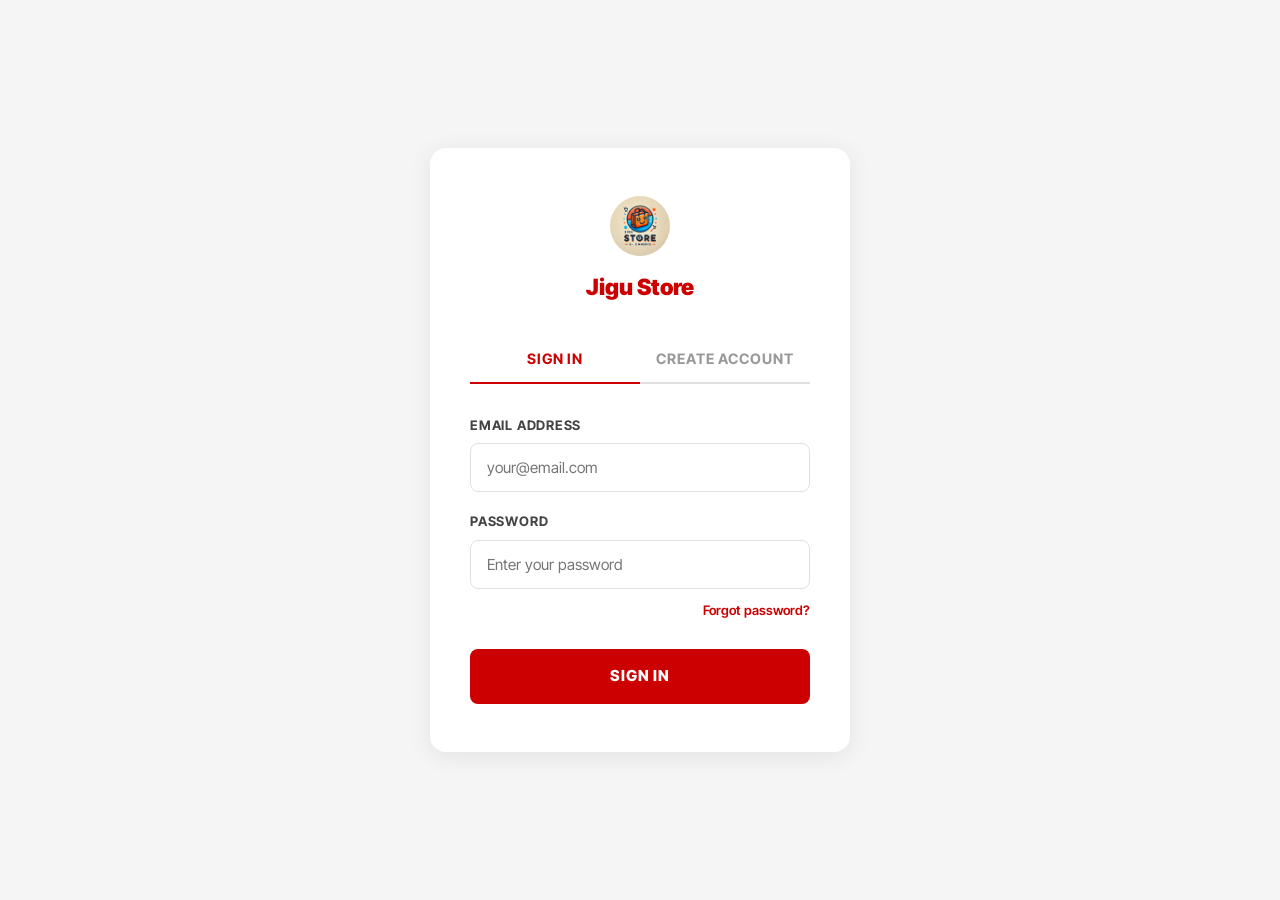
==== pages/auth.html @ 61a861c2 "add auth page and website updates" ====
<!DOCTYPE html>
<html lang="en">
<head>
    <meta charset="UTF-8">
    <meta name="viewport" content="width=device-width, initial-scale=1.0">
    <title>Sign In | Jigu Store</title>
    <link href="https://fonts.googleapis.com/css2?family=Inter+Tight:wght@400;500;600;700;800;900&display=swap" rel="stylesheet">
    <link rel="stylesheet" href="../style.css">
    <style>
        .auth-page {
            min-height: 100vh;
            display: flex;
            align-items: center;
            justify-content: center;
            background: #f5f5f5;
            padding: 40px 20px;
        }
        .auth-box {
            background: white;
            border-radius: 16px;
            padding: 48px 40px;
            width: 100%;
            max-width: 420px;
            box-shadow: 0 4px 24px rgba(0,0,0,0.08);
        }
        .auth-logo {
            text-align: center;
            margin-bottom: 32px;
        }
        .auth-logo img {
            width: 60px;
            height: 60px;
            border-radius: 50%;
            display: inline-block;
        }
        .auth-logo span {
            display: block;
            font-size: 1.4rem;
            font-weight: 900;
            color: #cc0000;
            margin-top: 8px;
        }

        /* TABS */
        .auth-tabs {
            display: flex;
            border-bottom: 2px solid #e0e0e0;
            margin-bottom: 32px;
        }
        .auth-tab {
            flex: 1;
            text-align: center;
            padding: 12px;
            font-size: 0.9rem;
            font-weight: 700;
            text-transform: uppercase;
            letter-spacing: 0.06em;
            cursor: pointer;
            color: #999;
            border-bottom: 2px solid transparent;
            margin-bottom: -2px;
            transition: all 200ms;
            background: none;
            border-left: none;
            border-right: none;
            border-top: none;
        }
        .auth-tab.active {
            color: #cc0000;
            border-bottom-color: #cc0000;
        }

        /* FORMS */
        .auth-form { display: none; }
        .auth-form.active { display: block; }

        .form-group {
            margin-bottom: 20px;
        }
        .form-group label {
            display: block;
            font-size: 0.82rem;
            font-weight: 700;
            text-transform: uppercase;
            letter-spacing: 0.06em;
            color: #444;
            margin-bottom: 8px;
        }
        .form-group input {
            width: 100%;
            padding: 14px 16px;
            border: 1.5px solid #e0e0e0;
            border-radius: 8px;
            font-size: 0.95rem;
            font-family: inherit;
            outline: none;
            transition: border-color 200ms;
        }
        .form-group input:focus {
            border-color: #cc0000;
        }
        .form-group input.error {
            border-color: #cc0000;
            background: #fff5f5;
        }
        .field-error {
            font-size: 0.8rem;
            color: #cc0000;
            margin-top: 6px;
            display: none;
        }
        .field-error.show { display: block; }

        .submit-btn {
            width: 100%;
            background: #cc0000;
            color: white;
            border: none;
            padding: 16px;
            font-size: 0.95rem;
            font-weight: 800;
            border-radius: 8px;
            cursor: pointer;
            text-transform: uppercase;
            letter-spacing: 0.06em;
            transition: background 200ms;
            margin-top: 8px;
        }
        .submit-btn:hover { background: #aa0000; }
        .submit-btn:disabled {
            background: #ccc;
            cursor: not-allowed;
        }

        /* MESSAGE BOX */
        .auth-message {
            padding: 12px 16px;
            border-radius: 8px;
            font-size: 0.88rem;
            font-weight: 600;
            margin-bottom: 20px;
            display: none;
        }
        .auth-message.success {
            background: #e8f5e9;
            color: #2e7d32;
            display: block;
        }
        .auth-message.error {
            background: #ffebee;
            color: #c62828;
            display: block;
        }

        .forgot-link {
            text-align: right;
            margin-top: -12px;
            margin-bottom: 20px;
        }
        .forgot-link a {
            font-size: 0.82rem;
            color: #cc0000;
            font-weight: 600;
        }

        .divider {
            text-align: center;
            color: #999;
            font-size: 0.82rem;
            margin: 20px 0;
            position: relative;
        }
        .divider::before, .divider::after {
            content: '';
            position: absolute;
            top: 50%;
            width: 42%;
            height: 1px;
            background: #e0e0e0;
        }
        .divider::before { left: 0; }
        .divider::after { right: 0; }
    </style>
</head>
<body>

<div class="auth-page">
    <div class="auth-box">

        <!-- Logo -->
        <div class="auth-logo">
            <img src="../assets/images/logo/jigu store logo.jpg" alt="Jigu Store">
            <span>Jigu Store</span>
        </div>

        <!-- Tabs -->
        <div class="auth-tabs">
            <button class="auth-tab active" onclick="switchTab('signin')">Sign In</button>
            <button class="auth-tab" onclick="switchTab('signup')">Create Account</button>
        </div>

        <!-- Message box -->
        <div class="auth-message" id="authMessage"></div>

        <!-- SIGN IN FORM -->
        <div class="auth-form active" id="signinForm">
            <div class="form-group">
                <label>Email Address</label>
                <input type="email" id="signinEmail" placeholder="your@email.com">
                <div class="field-error" id="signinEmailError">Please enter a valid email</div>
            </div>
            <div class="form-group">
                <label>Password</label>
                <input type="password" id="signinPassword" placeholder="Enter your password">
                <div class="field-error" id="signinPasswordError">Password is required</div>
            </div>
            <div class="forgot-link">
                <a href="#">Forgot password?</a>
            </div>
            <button class="submit-btn" id="signinBtn" onclick="handleSignIn()">
                Sign In
            </button>
        </div>

        <!-- SIGN UP FORM -->
        <div class="auth-form" id="signupForm">
            <div class="form-group">
                <label>Full Name</label>
                <input type="text" id="signupName" placeholder="Your full name">
                <div class="field-error" id="signupNameError">Name is required</div>
            </div>
            <div class="form-group">
                <label>Email Address</label>
                <input type="email" id="signupEmail" placeholder="your@email.com">
                <div class="field-error" id="signupEmailError">Please enter a valid email</div>
            </div>
            <div class="form-group">
                <label>Password</label>
                <input type="password" id="signupPassword" placeholder="Minimum 6 characters">
                <div class="field-error" id="signupPasswordError">Password must be at least 6 characters</div>
            </div>
            <div class="form-group">
                <label>Confirm Password</label>
                <input type="password" id="signupConfirm" placeholder="Repeat your password">
                <div class="field-error" id="signupConfirmError">Passwords do not match</div>
            </div>
            <button class="submit-btn" id="signupBtn" onclick="handleSignUp()">
                Create Account
            </button>
        </div>

    </div>
</div>

<script>
const API = 'http://localhost:5000/api/auth';

// ── TAB SWITCHING ─────────────────────────────────
function switchTab(tab) {
    document.querySelectorAll('.auth-tab').forEach(t => t.classList.remove('active'));
    document.querySelectorAll('.auth-form').forEach(f => f.classList.remove('active'));

    if (tab === 'signin') {
        document.querySelectorAll('.auth-tab')[0].classList.add('active');
        document.getElementById('signinForm').classList.add('active');
    } else {
        document.querySelectorAll('.auth-tab')[1].classList.add('active');
        document.getElementById('signupForm').classList.add('active');
    }

    hideMessage();
}

// ── SHOW MESSAGE ──────────────────────────────────
function showMessage(text, type) {
    const msg = document.getElementById('authMessage');
    msg.textContent = text;
    msg.className = 'auth-message ' + type;
}

function hideMessage() {
    document.getElementById('authMessage').className = 'auth-message';
}

// ── VALIDATION ────────────────────────────────────
function showError(fieldId, errorId) {
    document.getElementById(fieldId).classList.add('error');
    document.getElementById(errorId).classList.add('show');
}

function clearErrors() {
    document.querySelectorAll('.form-group input').forEach(i => i.classList.remove('error'));
    document.querySelectorAll('.field-error').forEach(e => e.classList.remove('show'));
}

// ── SIGN IN ───────────────────────────────────────
async function handleSignIn() {
    clearErrors();
    hideMessage();

    const email = document.getElementById('signinEmail').value.trim();
    const password = document.getElementById('signinPassword').value;

    // Validate
    let valid = true;
    if (!email || !email.includes('@')) {
        showError('signinEmail', 'signinEmailError');
        valid = false;
    }
    if (!password) {
        showError('signinPassword', 'signinPasswordError');
        valid = false;
    }
    if (!valid) return;

    // Disable button while loading
    const btn = document.getElementById('signinBtn');
    btn.disabled = true;
    btn.textContent = 'Signing in...';

    try {
        const response = await fetch(`${API}/signin`, {
            method: 'POST',
            headers: { 'Content-Type': 'application/json' },
            body: JSON.stringify({ email, password })
        });

        const data = await response.json();

        if (response.ok) {
            // Save token and user info
            localStorage.setItem('jiguToken', data.token);
            localStorage.setItem('jiguUser', JSON.stringify(data.user));

            showMessage('Signed in successfully! Redirecting...', 'success');

            // Go to profile after 1 second
            setTimeout(() => {
                window.location.href = 'profile.html';
            }, 1000);
        } else {
            showMessage(data.message || 'Sign in failed', 'error');
        }

    } catch (error) {
        showMessage('Cannot connect to server. Make sure backend is running.', 'error');
    }

    btn.disabled = false;
    btn.textContent = 'Sign In';
}

// ── SIGN UP ───────────────────────────────────────
async function handleSignUp() {
    clearErrors();
    hideMessage();

    const name = document.getElementById('signupName').value.trim();
    const email = document.getElementById('signupEmail').value.trim();
    const password = document.getElementById('signupPassword').value;
    const confirm = document.getElementById('signupConfirm').value;

    // Validate
    let valid = true;
    if (!name) { showError('signupName', 'signupNameError'); valid = false; }
    if (!email || !email.includes('@')) { showError('signupEmail', 'signupEmailError'); valid = false; }
    if (password.length < 6) { showError('signupPassword', 'signupPasswordError'); valid = false; }
    if (password !== confirm) { showError('signupConfirm', 'signupConfirmError'); valid = false; }
    if (!valid) return;

    const btn = document.getElementById('signupBtn');
    btn.disabled = true;
    btn.textContent = 'Creating account...';

    try {
        const response = await fetch(`${API}/signup`, {
            method: 'POST',
            headers: { 'Content-Type': 'application/json' },
            body: JSON.stringify({ name, email, password })
        });

        const data = await response.json();

        if (response.ok) {
            localStorage.setItem('jiguToken', data.token);
            localStorage.setItem('jiguUser', JSON.stringify(data.user));

            showMessage('Account created! Redirecting...', 'success');

            setTimeout(() => {
                window.location.href = 'profile.html';
            }, 1000);
        } else {
            showMessage(data.message || 'Sign up failed', 'error');
        }

    } catch (error) {
        showMessage('Cannot connect to server. Make sure backend is running.', 'error');
    }

    btn.disabled = false;
    btn.textContent = 'Create Account';
}

// ── CHECK IF ALREADY LOGGED IN ───────────────────
const existingToken = localStorage.getItem('jiguToken');
if (existingToken) {
    window.location.href = 'profile.html';
}
</script>
</body>
</html>
---- style.css ----
/* ============================================================
   JIGU STORE — YANGDA-STYLE CSS
   Organized top to bottom matching the HTML sections.
   Every section is labeled so you know what it controls.
   ============================================================ */

/* ============================================================
   CSS VARIABLES — change colors/sizes here to update whole site
   ============================================================ */
:root {
    --red:        #cc0000;      /* Brand red — used for logo text and hover */
    --dark-green: #1a2e1a;      /* Top strip background — same as Yangda's dark bar */
    --white:      #ffffff;
    --black:      #050505;
    --text:       #222222;      /* Main dark text color */
    --muted:      #666666;      /* Grey text for descriptions */
    --border:     #e0e0e0;      /* Light grey border lines */
    --bg:         #ffffff;      /* Page background — white like Yangda */
    --pad:        clamp(20px, 4vw, 80px);  /* Side padding that shrinks on mobile */
}

/* ============================================================
   RESET — removes default browser spacing
   ============================================================ */
*, *::before, *::after {
    box-sizing: border-box;
    margin: 0;
    padding: 0;
}

html {
    scroll-behavior: smooth;
}

body {
    background: var(--bg);
    color: var(--text);
    font-family: "Inter Tight", Inter, Arial, sans-serif;
    line-height: 1.5;
    overflow-x: hidden;
}

img {
    display: block;
    width: 100%;
    height: 100%;
    object-fit: cover;
}

a {
    color: inherit;
    text-decoration: none;
}

button {
    border: none;
    font: inherit;
    cursor: pointer;
}
/* ============================================================
   This is for Search Bar 
   ============================================================ */
.search-overlay {
    display: none;
    position: absolute;
    top: 100%;
    left: 0;
    width: 100%;
    background: white;
    padding: 28px 60px;
    border-bottom: 2px solid #e0e0e0;
    z-index: 9999;
    align-items: center;
    gap: 20px;
}

.search-overlay.is-open {
    display: flex;
}

/* Big search icon inside the bar */
.search-overlay svg {
    width: 32px;
    height: 32px;
    color: #aaa;
    flex-shrink: 0;
}

/* The input field — big and full width like Yangda */
.search-overlay input {
    flex: 1;                        /* takes all remaining space */
    border: none;
    outline: none;
    font-size: 1.3rem;
    font-weight: 700;
    letter-spacing: 0.08em;
    text-transform: uppercase;
    color: #333;
    background: transparent;
}

.search-overlay input::placeholder {
    color: #aaa;
}

/* Close X button */
#searchClose {
    background: none;
    border: none;
    font-size: 1.4rem;
    color: #888;
    cursor: pointer;
    padding: 4px 8px;
}

#searchClose:hover {
    color: #cc0000;
}

/* ============================================================
   HEADER — TOP STRIP
   Yangda: dark green/grey thin bar at very top of page
   ============================================================ */
.top-strip {
    background: var(--dark-green);
    color: var(--white);
    text-align: center;
    font-size: 0.75rem;
    font-weight: 500;
    padding: 7px var(--pad);
    letter-spacing: 0.03em;
}


/* ============================================================
   HEADER — LOGO ROW
   Yangda: search icon LEFT, YANGDA logo CENTER, USD+icons RIGHT
   Uses CSS grid with 3 columns to achieve this exact layout.
   ============================================================ */
.site-header {
    position: relative;       /* scrolls away with page — NOT sticky */
    background: var(--white);
    border-bottom: 1px solid var(--border);
    z-index: 100;
}

.nav-top-row {
    display: grid;
    grid-template-columns: 1fr auto 1fr;  /* left | CENTER | right */
    align-items: center;
    padding: 20px var(--pad);
    border-bottom: 1px solid var(--border);
}

/* Logo: centered column — Yangda logo is about 140px tall total */
.brand {
    display: inline-flex;
    align-items: center;
    gap: 16px;
    font-size: 4rem;         /* Same large size as YANGDA text */
    font-weight: 900;
    color: var(--red);
    justify-self: center;      /* Forces logo to stay in center column */
    letter-spacing: -0.01em;
}

/* Logo circle image — Yangda logo image is about 60px */
.brand-logo {
    width: 60px;
    height: 60px;
    border-radius: 50%;
    object-fit: cover;
    flex-shrink: 0;
}

/* Right icons: NPR label + heart + person + cart */
.nav-icons {
    display: flex;
    align-items: center;
    gap: 20px;
    justify-self: end;         /* Pushes icons to far right */
}

/* NPR currency label — Yangda shows "USD ▾" */
.currency-label {
    font-size: 0.9rem;
    font-weight: 700;
    color: #444;
    cursor: pointer;
    letter-spacing: 0.02em;
    white-space: nowrap;
}

/* Icon buttons: search, heart, person, cart */
.icon-btn {
    background: none;
    border: none;
    cursor: pointer;
    color: #333;
    padding: 10px;
    display: flex;
    align-items: center;
    transition: color 180ms ease;
}

.icon-btn:hover {
    color: var(--red);
}


/* ============================================================
   HEADER — NAVIGATION ROW
   Yangda: all nav links centered on their own separate row below logo
   ============================================================ */
.site-nav {
    display: flex;
    align-items: center;
    justify-content: center;   /* Centered like Yangda */
    gap: clamp(28px, 4vw, 64px);
    padding: 16px var(--pad);
    font-size: 0.82rem;
    font-weight: 700;
    letter-spacing: 0.1em;
    text-transform: uppercase;
}

.site-nav a {
    color: var(--text);
    transition: color 180ms ease;
    white-space: nowrap;
}

.site-nav a:hover {
    color: var(--red);
}


/* ============================================================
   SECTION 1: HERO BANNER
   Yangda: wide dark banner, ~500px tall, text on LEFT side, arrows on edges
   ============================================================ */
.hero-banner {
    position: relative;
    width: 100%;
    height: 520px;             
    overflow: hidden;
    background: #000;
}

/* The div that holds the background image */
.hero-inner {
    width: 100%;
    height: 100%;
    background-size: cover;
    background-position: center;
    display: flex;
    align-items: center;       /* Vertically center the text block */
}

/* Dark gradient overlay — darkens left side for text readability */
/* Yangda: left side is dark, right side shows the product clearly */
.hero-overlay {
    position: absolute;
    inset: 0;
    background: linear-gradient(
        to right,
        rgba(0, 0, 0, 0.75) 0%,
        rgba(0, 0, 0, 0.45) 45%,
        rgba(0, 0, 0, 0.05) 100%
    );
}

/* Text block: left side of hero */
.hero-text {
    position: relative;
    z-index: 2;
    padding-left: clamp(30px, 6vw, 100px);
    padding-right: 40px;
    max-width: 580px;
    color: var(--white);
}

/* Main title — Yangda: "SKY EYE-HT75-M" in bold white uppercase ~2.5rem */
.hero-text h1 {
    font-size: clamp(1.8rem, 3vw, 2.8rem);
    font-weight: 800;
    line-height: 1.1;
    text-transform: uppercase;
    letter-spacing: 0.01em;
    margin-bottom: 12px;
}

/* Subtitle — Yangda: "DUAL THERMAL, 5KM LASER RANGEFINDER" uppercase smaller */
.hero-text p {
    font-size: clamp(0.85rem, 1.2vw, 1rem);
    color: rgba(255, 255, 255, 0.9);
    text-transform: uppercase;
    letter-spacing: 0.05em;
    font-weight: 600;
    margin-bottom: 28px;
}

/* LEARN MORE button — Yangda: dark grey filled rectangle, not rounded */
.hero-btn {
    display: inline-block;
    background: rgba(50, 50, 50, 0.9);
    color: var(--white);
    border: 1px solid rgba(255, 255, 255, 0.4);
    padding: 12px 30px;
    font-size: 0.82rem;
    font-weight: 800;
    letter-spacing: 0.14em;
    text-transform: uppercase;
    border-radius: 4px;        /* Slight radius like Yangda — NOT pill shaped */
    transition: background 200ms ease, color 200ms ease;
}

.hero-btn:hover {
    background: var(--white);
    color: var(--black);
}

/* Arrow buttons on left and right edges — same as Yangda's < > arrows */
.hero-arrow {
    position: absolute;
    top: 50%;
    transform: translateY(-50%);
    z-index: 5;
    background: rgba(0, 0, 0, 0.25);
    color: var(--white);
    font-size: 3rem;
    width: 46px;
    height: 70px;
    display: flex;
    align-items: center;
    justify-content: center;
    cursor: pointer;
    border: none;
    transition: background 200ms ease;
    line-height: 1;
}

.hero-arrow:hover {
    background: rgba(0, 0, 0, 0.5);
}

.hero-arrow--left  { left: 0; }
.hero-arrow--right { right: 0; }

/* this is drop down pannel of product section */
.dropdown-panel {
    display: none;
    position: absolute;   /* ← THIS is what makes it float over the page */
    top: 100%;
    left: 50%;
    transform: translateX(-50%);  
    background: white;
    border: 1px solid #e0e0e0;
    min-width: 220px;
    z-index: 999;
}

.nav-item {
    position: relative;
}

.nav-item:hover .dropdown-panel {
    display: block;
}

.dropdown-panel a {
    display: block;
    padding: 10px 16px;
    color: #222;
    font-size: 0.88rem;
    font-weight: 600;
    border-left: 3px solid transparent;
}

.dropdown-panel a:hover {
    color: #cc0000;
    border-left: 3px solid #cc0000;
    background: #f9f9f9;
}

.nav-item {
    position: relative;
}

.nav-item:hover .dropdown-panel {
    display: block;
}

/* ============================================================
   SECTION 2: PRODUCT CATEGORY CARDS
   Yangda: 2 large cards side by side — "VTOL Drone Series" + "UAV Camera"
   Each card: light background, product image centered, title + Learn More button
   ============================================================ */
.product-cards-section {
    padding: 40px var(--pad);
    background: var(--white);
}

/* 2-column grid — same as Yangda's 2 product category cards */
.product-cards-grid {
    display: grid;
    grid-template-columns: repeat(2, 1fr);
    gap: 24px;
    max-width: 1280px;
    margin: 0 auto;
}

/* Each card: light grey background with rounded corners */
.product-card {
    position: relative;
    background: #f0f0f0;       /* Light grey like Yangda's card background */
    border-radius: 12px;
    overflow: hidden;
    height: 440px;             /* Yangda cards are about 430-440px tall */
    display: flex;
    flex-direction: column;
}

/* Product image fills the card */
.product-card img {
    width: 100%;
    height: 340px;             /* Image takes top portion of card */
    object-fit: cover;
    object-position: center;
    transition: transform 600ms ease;
}

.product-card:hover img {
    transform: scale(1.04);
}

/* Card bottom: title + button centered */
.product-card-body {
    padding: 20px 24px;
    display: flex;
    align-items: center;
    justify-content: space-between;
    gap: 16px;
    background: #f0f0f0;
}

/* Card title — Yangda: "VTOL Drone Series" in medium weight */
.product-card-body h3 {
    font-size: 1.15rem;
    font-weight: 700;
    color: var(--text);
    letter-spacing: 0.01em;
}

/* Learn More button — Yangda: dark grey pill button */
.product-card-btn {
    display: inline-flex;
    align-items: center;
    justify-content: center;
    background: #4a4a4a;
    color: var(--white);
    padding: 10px 22px;
    font-size: 0.82rem;
    font-weight: 700;
    border-radius: 999px;      /* Pill shape like Yangda's Learn More */
    letter-spacing: 0.04em;
    white-space: nowrap;
    transition: background 200ms ease;
}

.product-card-btn:hover {
    background: var(--red);
}


/* ============================================================
   SECTION 3: DARK FEATURE BANNER
   Yangda: full-width dark image "Professional Gimbal Manufacturer" with play button
   This is a wide dark dramatic photo with centered white title and play button
   ============================================================ */
.dark-feature-banner {
    position: relative;
    width: 100%;
    height: 480px;             /* Yangda's dark feature banner height */
    background-size: cover;
    background-position: center;
    display: flex;
    align-items: center;
    justify-content: center;
    overflow: hidden;
}

/* Dark overlay over the banner image */
.dark-feature-overlay {
    position: absolute;
    inset: 0;
    background: rgba(0, 0, 0, 0.58);
}

/* Centered text + button block */
.dark-feature-content {
    position: relative;
    z-index: 2;
    text-align: center;
    color: var(--white);
    display: flex;
    flex-direction: column;
    align-items: center;
    gap: 28px;
}

/* Title — Yangda: "Professional Gimbal Manufacturer" bold white centered */
.dark-feature-content h2 {
    font-size: clamp(1.6rem, 3vw, 2.8rem);
    font-weight: 800;
    letter-spacing: 0.01em;
    text-align: center;
}

/* Play/action button — Yangda: white circle with play triangle icon */
.play-btn {
    width: 68px;
    height: 68px;
    border-radius: 50%;
    border: 3px solid var(--white);
    display: flex;
    align-items: center;
    justify-content: center;
    background: rgba(255, 255, 255, 0.15);
    transition: background 220ms ease, transform 220ms ease;
}

.play-btn:hover {
    background: rgba(255, 255, 255, 0.3);
    transform: scale(1.08);
}


/* ============================================================
   SECTION 4: ONE-STOP SOLUTIONS
   Yangda: "ONE-STOP UAV SOLUTION PROVIDER" heading + 4 application cards
   Cards have: full background image + overlay + title + description + Learn More
   ============================================================ */
.solutions-section {
    padding: 64px var(--pad);
    background: var(--white);
}

/* Section heading — Yangda: "ONE-STOP UAV SOLUTION PROVIDER" large bold uppercase */
.solutions-heading {
    text-align: center;
    margin-bottom: 48px;
    max-width: 860px;
    margin-left: auto;
    margin-right: auto;
    margin-bottom: 48px;
}

.solutions-heading h2 {
    font-size: clamp(1.6rem, 3.2vw, 2.6rem);
    font-weight: 900;
    text-transform: uppercase;
    letter-spacing: 0.04em;
    color: var(--text);
    margin-bottom: 10px;
}

.solutions-heading p {
    font-size: 1rem;
    color: var(--muted);
}

/* 4 cards in a row — same as Yangda's 4 application cards */
.solutions-grid {
    display: grid;
    grid-template-columns: repeat(4, 1fr);
    gap: 20px;
    max-width: 1280px;
    margin: 0 auto;
}

/* Each solution card: tall card with full background image */
.solution-card {
    position: relative;
    height: 480px;             /* Yangda cards are about 480px tall */
    border-radius: 12px;
    overflow: hidden;
    background: #222;
    display: flex;
    align-items: flex-end;
}

/* Card background image */
.solution-card img {
    position: absolute;
    inset: 0;
    width: 100%;
    height: 100%;
    object-fit: cover;
    opacity: 0.75;
    transition: transform 600ms ease, opacity 300ms ease;
}

.solution-card:hover img {
    transform: scale(1.05);
    opacity: 0.85;
}

/* Dark gradient at bottom so text is readable */
.solution-card::after {
    content: "";
    position: absolute;
    inset: 0;
    background: linear-gradient(
        to top,
        rgba(0, 0, 0, 0.88) 0%,
        rgba(0, 0, 0, 0.3) 50%,
        rgba(0, 0, 0, 0.05) 100%
    );
}

/* Text content at bottom of card */
.solution-card-body {
    position: relative;
    z-index: 2;
    padding: 24px 20px;
    color: var(--white);
    width: 100%;
    text-align: center;
}

/* Card title — Yangda: "Pipeline Inspection" bold white */
.solution-card-body h3 {
    font-size: 1.15rem;
    font-weight: 800;
    margin-bottom: 10px;
}

/* Card description text */
.solution-card-body p {
    font-size: 0.85rem;
    color: rgba(255, 255, 255, 0.85);
    line-height: 1.5;
    margin-bottom: 16px;
}

/* Learn More button inside card — Yangda: dark grey pill button */
.solution-card-btn {
    display: inline-flex;
    align-items: center;
    justify-content: center;
    background: rgba(60, 60, 60, 0.85);
    color: var(--white);
    padding: 9px 22px;
    font-size: 0.8rem;
    font-weight: 700;
    border-radius: 999px;
    letter-spacing: 0.04em;
    transition: background 200ms ease;
}

.solution-card-btn:hover {
    background: var(--red);
}


/* ============================================================
   SECTION 5: EVENTS
   Yangda: "Event" section — 3 cards with photo + date + bold title
   Photo is on TOP, date and title stack BELOW the photo
   ============================================================ */
.events-section {
    padding: 64px var(--pad);
    background: var(--white);
    border-top: 1px solid var(--border);
}

/* Section heading — Yangda: "Event" large centered heading */
.events-heading {
    text-align: center;
    margin-bottom: 48px;
}

.events-heading h2 {
    font-size: clamp(1.8rem, 3.5vw, 3rem);
    font-weight: 800;
    color: var(--text);
    letter-spacing: -0.01em;
}

/* 3 cards in a row */
.events-grid {
    display: grid;
    grid-template-columns: repeat(3, 1fr);
    gap: 28px;
    max-width: 1280px;
    margin: 0 auto;
}

/* Each event card */
.event-card {
    border-radius: 10px;
    overflow: hidden;
    background: var(--white);
    transition: transform 260ms ease;
}

.event-card:hover {
    transform: translateY(-4px);
}

/* Photo container — Yangda photo is about 230px tall */
.event-card-img {
    width: 100%;
    height: 230px;
    overflow: hidden;
    border-radius: 8px;
    background: #eee;
}

.event-card-img img {
    width: 100%;
    height: 100%;
    object-fit: cover;
    transition: transform 500ms ease;
}

.event-card:hover .event-card-img img {
    transform: scale(1.04);
}

/* Text area below photo */
.event-card-body {
    padding: 18px 4px;
}

/* Date — Yangda: "25th Dec 2025" in muted grey small text */
.event-card-body time {
    display: block;
    font-size: 0.82rem;
    color: var(--muted);
    margin-bottom: 10px;
    font-weight: 500;
    text-align: center;
}

/* Event title — Yangda: bold dark text, centered, 2-3 lines */
.event-card-body h3 {
    font-size: 1rem;
    font-weight: 700;
    color: var(--text);
    line-height: 1.45;
    text-align: center;
}


/* ============================================================
   FOOTER
   Dark background with 4 columns
   ============================================================ */
.site-footer {
    display: grid;
    grid-template-columns: 1.4fr repeat(3, 1fr);
    gap: clamp(24px, 4vw, 52px);
    background: #050505;
    color: rgba(255, 255, 255, 0.72);
    padding: clamp(48px, 7vw, 88px) var(--pad) 28px;
}

.footer-brand {
    display: inline-flex;
    align-items: center;
    gap: 12px;
    color: var(--white);
    font-size: 1.4rem;
    font-weight: 900;
    margin-bottom: 16px;
}

.footer-brand img {
    width: 44px;
    height: 44px;
    border-radius: 50%;
    object-fit: cover;
    flex-shrink: 0;
}

.footer-brand-block p {
    max-width: 340px;
    font-size: 0.9rem;
    line-height: 1.6;
}

.footer-column {
    display: grid;
    align-content: start;
    gap: 10px;
}

.footer-column h3 {
    color: var(--white);
    font-size: 0.88rem;
    font-weight: 800;
    letter-spacing: 0.12em;
    text-transform: uppercase;
    margin-bottom: 4px;
}

.footer-column a,
.footer-column span {
    font-size: 0.88rem;
    color: rgba(255, 255, 255, 0.65);
    transition: color 180ms ease;
}

.footer-column a:hover {
    color: var(--red);
}

.copyright {
    grid-column: 1 / -1;
    border-top: 1px solid rgba(255, 255, 255, 0.1);
    margin-top: 20px;
    padding-top: 20px;
    font-size: 0.82rem;
    color: rgba(255, 255, 255, 0.4);
    text-align: center;
}


/* ============================================================
   REVEAL ANIMATION — items fade up as you scroll
   ============================================================ */
.reveal {
    opacity: 0;
    transform: translateY(24px);
    transition: opacity 600ms ease var(--delay, 0ms),
                transform 600ms ease var(--delay, 0ms);
}

.reveal.is-visible {
    opacity: 1;
    transform: translateY(0);
}


/* ============================================================
   RESPONSIVE — TABLET (max 1100px)
   ============================================================ */
@media (max-width: 1100px) {
    .solutions-grid {
        grid-template-columns: repeat(2, 1fr);
    }

    .site-footer {
        grid-template-columns: repeat(2, 1fr);
    }
}


/* ============================================================
   RESPONSIVE — MOBILE (max 768px)
   ============================================================ */
@media (max-width: 768px) {
    /* Hero shorter on mobile */
    .hero-banner {
        height: 380px;
    }

    /* Product cards stack vertically */
    .product-cards-grid {
        grid-template-columns: 1fr;
    }

    /* Solutions: 2 columns on mobile */
    .solutions-grid {
        grid-template-columns: repeat(2, 1fr);
        gap: 14px;
    }

    .solution-card {
        height: 360px;
    }

    /* Events: 1 column on mobile */
    .events-grid {
        grid-template-columns: 1fr;
        max-width: 480px;
        margin-inline: auto;
    }

    /* Footer: single column on mobile */
    .site-footer {
        grid-template-columns: 1fr;
    }

    /* Nav row: smaller gap on mobile */
    .site-nav {
        gap: 16px;
        font-size: 0.75rem;
        flex-wrap: wrap;
        padding: 12px var(--pad);
    }

    /* Logo row: tighter on mobile */
    .brand {
        font-size: 1.6rem;
    }

    .brand-logo {
        width: 44px;
        height: 44px;
    }

    /* Dark feature banner shorter on mobile */
    .dark-feature-banner {
        height: 320px;
    }
}


/* ============================================================
   RESPONSIVE — SMALL PHONES (max 480px)
   ============================================================ */
@media (max-width: 480px) {
    .solutions-grid {
        grid-template-columns: 1fr;
    }

    .nav-icons {
        gap: 12px;
    }

    .currency-label {
        display: none;  /* Hide NPR label on very small screens */
    }
  }

    
/* SHOP FILTERS */
.shop-filters {
    display: flex;
    justify-content: center;
    gap: 12px;
    flex-wrap: wrap;
    padding: 32px 20px;
}

.filter-btn {
    padding: 10px 24px;
    border: 2px solid #e0e0e0;
    background: white;
    color: #444;
    font-weight: 700;
    border-radius: 999px;
    cursor: pointer;
    transition: all 200ms ease;
}

.filter-btn:hover {
    border-color: #cc0000;
    color: #cc0000;
}

.filter-btn.active {
    background: #cc0000;
    border-color: #cc0000;
    color: white;
}
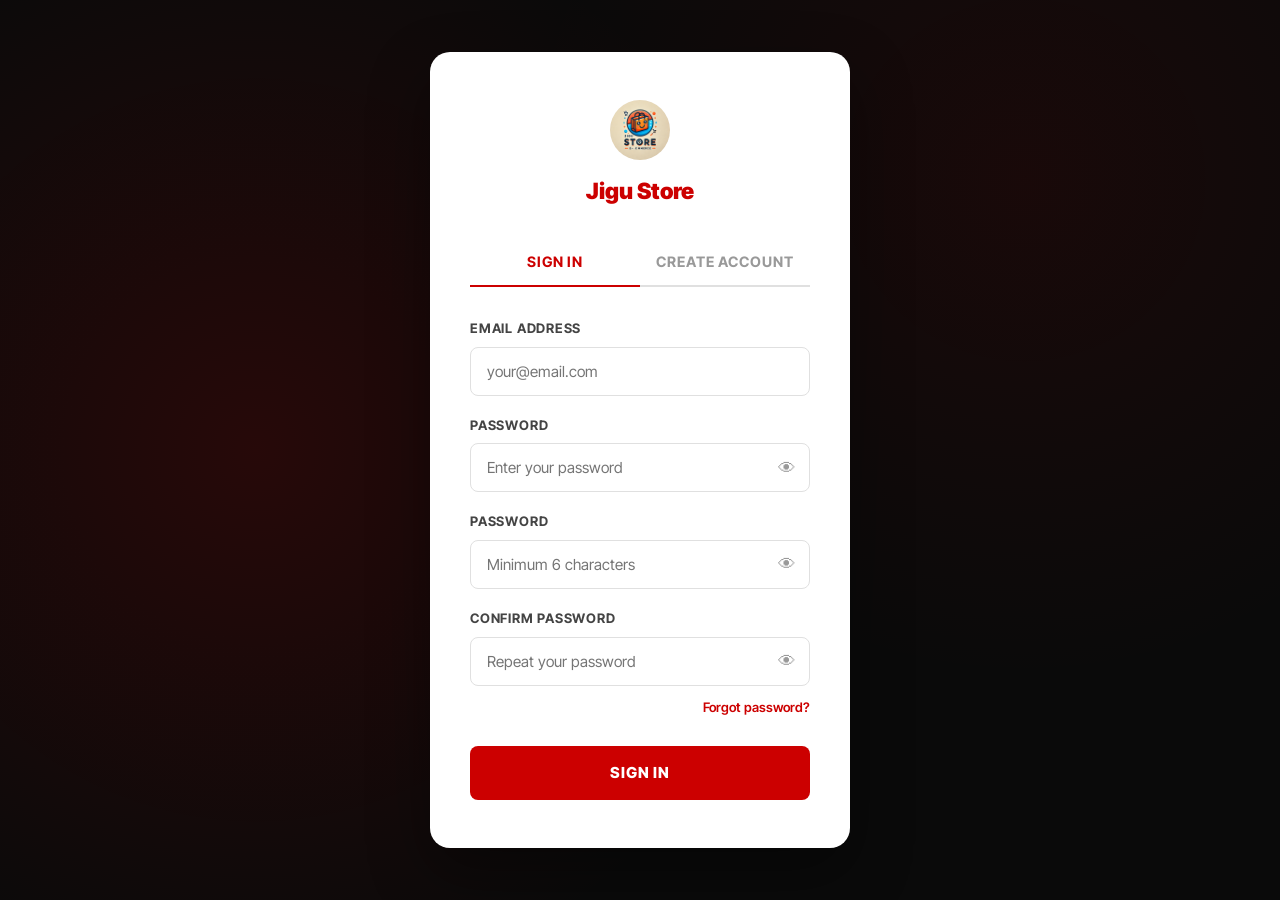
==== commit c79abebe: "update website" ====
--- a/pages/auth.html
+++ b/pages/auth.html
@@ -7,22 +7,28 @@
     <link href="https://fonts.googleapis.com/css2?family=Inter+Tight:wght@400;500;600;700;800;900&display=swap" rel="stylesheet">
     <link rel="stylesheet" href="../style.css">
     <style>
-        .auth-page {
-            min-height: 100vh;
-            display: flex;
-            align-items: center;
-            justify-content: center;
-            background: #f5f5f5;
-            padding: 40px 20px;
-        }
-        .auth-box {
-            background: white;
-            border-radius: 16px;
-            padding: 48px 40px;
-            width: 100%;
-            max-width: 420px;
-            box-shadow: 0 4px 24px rgba(0,0,0,0.08);
-        }
+
+        
+      .auth-page {
+    min-height: 100vh;
+    display: flex;
+    align-items: center;
+    justify-content: center;
+    padding: 40px 20px;
+    background: #0a0a0a;
+    background-image:
+        radial-gradient(circle at 20% 50%, rgba(204, 0, 0, 0.15) 0%, transparent 50%),
+        radial-gradient(circle at 80% 20%, rgba(204, 0, 0, 0.08) 0%, transparent 40%);
+}
+
+.auth-box {
+    background: white;
+    border-radius: 20px;
+    padding: 48px 40px;
+    width: 100%;
+    max-width: 420px;
+    box-shadow: 0 24px 60px rgba(0,0,0,0.4);
+}
         .auth-logo {
             text-align: center;
             margin-bottom: 32px;
@@ -209,11 +215,44 @@
                 <input type="email" id="signinEmail" placeholder="your@email.com">
                 <div class="field-error" id="signinEmailError">Please enter a valid email</div>
             </div>
-            <div class="form-group">
-                <label>Password</label>
-                <input type="password" id="signinPassword" placeholder="Enter your password">
-                <div class="field-error" id="signinPasswordError">Password is required</div>
-            </div>
+            <!-- Sign in password field -->
+<div class="form-group">
+    <label>Password</label>
+    <div style="position:relative;">
+        <input type="password" id="signinPassword" placeholder="Enter your password">
+        <button type="button" onclick="togglePassword('signinPassword', this)"
+            style="position:absolute;right:14px;top:50%;transform:translateY(-50%);background:none;border:none;cursor:pointer;color:#999;font-size:1.1rem;">
+            👁
+        </button>
+    </div>
+    <div class="field-error" id="signinPasswordError">Password is required</div>
+</div>
+
+<!-- Sign up password field -->
+<div class="form-group">
+    <label>Password</label>
+    <div style="position:relative;">
+        <input type="password" id="signupPassword" placeholder="Minimum 6 characters">
+        <button type="button" onclick="togglePassword('signupPassword', this)"
+            style="position:absolute;right:14px;top:50%;transform:translateY(-50%);background:none;border:none;cursor:pointer;color:#999;font-size:1.1rem;">
+            👁
+        </button>
+    </div>
+    <div class="field-error" id="signupPasswordError">Password must be at least 6 characters</div>
+</div>
+
+<!-- Sign up confirm password field -->
+<div class="form-group">
+    <label>Confirm Password</label>
+    <div style="position:relative;">
+        <input type="password" id="signupConfirm" placeholder="Repeat your password">
+        <button type="button" onclick="togglePassword('signupConfirm', this)"
+            style="position:absolute;right:14px;top:50%;transform:translateY(-50%);background:none;border:none;cursor:pointer;color:#999;font-size:1.1rem;">
+            👁
+        </button>
+    </div>
+    <div class="field-error" id="signupConfirmError">Passwords do not match</div>
+</div>
             <div class="forgot-link">
                 <a href="#">Forgot password?</a>
             </div>
@@ -407,6 +446,16 @@
 if (existingToken) {
     window.location.href = 'profile.html';
 }
+function togglePassword(fieldId, btn) {
+    const input = document.getElementById(fieldId);
+    if (input.type === 'password') {
+        input.type = 'text';
+        btn.textContent = '🙈';
+    } else {
+        input.type = 'password';
+        btn.textContent = '👁';
+    }
+}
 </script>
 </body>
 </html>
--- a/style.css
+++ b/style.css
@@ -1,5 +1,5 @@
 /* ============================================================
-   JIGU STORE — YANGDA-STYLE CSS
+   JIGU STORE 
    Organized top to bottom matching the HTML sections.
    Every section is labeled so you know what it controls.
    ============================================================ */
@@ -9,13 +9,13 @@
    ============================================================ */
 :root {
     --red:        #cc0000;      /* Brand red — used for logo text and hover */
-    --dark-green: #1a2e1a;      /* Top strip background — same as Yangda's dark bar */
+    --dark-green: #1a2e1a;      /* Top strip background  */
     --white:      #ffffff;
     --black:      #050505;
     --text:       #222222;      /* Main dark text color */
     --muted:      #666666;      /* Grey text for descriptions */
     --border:     #e0e0e0;      /* Light grey border lines */
-    --bg:         #ffffff;      /* Page background — white like Yangda */
+    --bg:         #ffffff;      /* Page background — white  */
     --pad:        clamp(20px, 4vw, 80px);  /* Side padding that shrinks on mobile */
 }
 
@@ -86,7 +86,7 @@
     flex-shrink: 0;
 }
 
-/* The input field — big and full width like Yangda */
+/* The input field — big and full width  */
 .search-overlay input {
     flex: 1;                        /* takes all remaining space */
     border: none;
@@ -119,7 +119,6 @@
 
 /* ============================================================
    HEADER — TOP STRIP
-   Yangda: dark green/grey thin bar at very top of page
    ============================================================ */
 .top-strip {
     background: var(--dark-green);
@@ -134,8 +133,6 @@
 
 /* ============================================================
    HEADER — LOGO ROW
-   Yangda: search icon LEFT, YANGDA logo CENTER, USD+icons RIGHT
-   Uses CSS grid with 3 columns to achieve this exact layout.
    ============================================================ */
 .site-header {
     position: relative;       /* scrolls away with page — NOT sticky */
@@ -152,7 +149,7 @@
     border-bottom: 1px solid var(--border);
 }
 
-/* Logo: centered column — Yangda logo is about 140px tall total */
+/* Logo: centered column l */
 .brand {
     display: inline-flex;
     align-items: center;
@@ -164,7 +161,7 @@
     letter-spacing: -0.01em;
 }
 
-/* Logo circle image — Yangda logo image is about 60px */
+/* Logo circle image  */
 .brand-logo {
     width: 60px;
     height: 60px;
@@ -181,7 +178,7 @@
     justify-self: end;         /* Pushes icons to far right */
 }
 
-/* NPR currency label — Yangda shows "USD ▾" */
+/* NPR currency label  */
 .currency-label {
     font-size: 0.9rem;
     font-weight: 700;
@@ -210,12 +207,11 @@
 
 /* ============================================================
    HEADER — NAVIGATION ROW
-   Yangda: all nav links centered on their own separate row below logo
    ============================================================ */
 .site-nav {
     display: flex;
     align-items: center;
-    justify-content: center;   /* Centered like Yangda */
+    justify-content: center;   /* Centered  */
     gap: clamp(28px, 4vw, 64px);
     padding: 16px var(--pad);
     font-size: 0.82rem;
@@ -237,7 +233,6 @@
 
 /* ============================================================
    SECTION 1: HERO BANNER
-   Yangda: wide dark banner, ~500px tall, text on LEFT side, arrows on edges
    ============================================================ */
 .hero-banner {
     position: relative;
@@ -258,7 +253,6 @@
 }
 
 /* Dark gradient overlay — darkens left side for text readability */
-/* Yangda: left side is dark, right side shows the product clearly */
 .hero-overlay {
     position: absolute;
     inset: 0;
@@ -280,7 +274,7 @@
     color: var(--white);
 }
 
-/* Main title — Yangda: "SKY EYE-HT75-M" in bold white uppercase ~2.5rem */
+/* Main title —  */
 .hero-text h1 {
     font-size: clamp(1.8rem, 3vw, 2.8rem);
     font-weight: 800;
@@ -290,7 +284,7 @@
     margin-bottom: 12px;
 }
 
-/* Subtitle — Yangda: "DUAL THERMAL, 5KM LASER RANGEFINDER" uppercase smaller */
+/* Subtitle —  */
 .hero-text p {
     font-size: clamp(0.85rem, 1.2vw, 1rem);
     color: rgba(255, 255, 255, 0.9);
@@ -300,7 +294,7 @@
     margin-bottom: 28px;
 }
 
-/* LEARN MORE button — Yangda: dark grey filled rectangle, not rounded */
+/* LEARN MORE button  */
 .hero-btn {
     display: inline-block;
     background: rgba(50, 50, 50, 0.9);
@@ -311,7 +305,7 @@
     font-weight: 800;
     letter-spacing: 0.14em;
     text-transform: uppercase;
-    border-radius: 4px;        /* Slight radius like Yangda — NOT pill shaped */
+    border-radius: 4px;        /* Slight radius  */
     transition: background 200ms ease, color 200ms ease;
 }
 
@@ -320,7 +314,7 @@
     color: var(--black);
 }
 
-/* Arrow buttons on left and right edges — same as Yangda's < > arrows */
+/* Arrow buttons on left and right edges < > arrows */
 .hero-arrow {
     position: absolute;
     top: 50%;
@@ -370,17 +364,19 @@
 
 .dropdown-panel a {
     display: block;
-    padding: 10px 16px;
+    padding: 12px 20px;
     color: #222;
-    font-size: 0.88rem;
-    font-weight: 600;
+    font-size: 0.92rem;        /* slightly bigger */
+    font-weight: 500;          /* medium weight like Yangda */
+    letter-spacing: 0.01em;    /* tighter tracking */
     border-left: 3px solid transparent;
+    font-family: "Inter Tight", sans-serif;
 }
 
 .dropdown-panel a:hover {
     color: #cc0000;
     border-left: 3px solid #cc0000;
-    background: #f9f9f9;
+    background: #fafafa;
 }
 
 .nav-item {
@@ -393,15 +389,13 @@
 
 /* ============================================================
    SECTION 2: PRODUCT CATEGORY CARDS
-   Yangda: 2 large cards side by side — "VTOL Drone Series" + "UAV Camera"
-   Each card: light background, product image centered, title + Learn More button
    ============================================================ */
 .product-cards-section {
     padding: 40px var(--pad);
     background: var(--white);
 }
 
-/* 2-column grid — same as Yangda's 2 product category cards */
+/* 2-column grid */
 .product-cards-grid {
     display: grid;
     grid-template-columns: repeat(2, 1fr);
@@ -413,10 +407,10 @@
 /* Each card: light grey background with rounded corners */
 .product-card {
     position: relative;
-    background: #f0f0f0;       /* Light grey like Yangda's card background */
+    background: #f0f0f0;       
     border-radius: 12px;
     overflow: hidden;
-    height: 440px;             /* Yangda cards are about 430-440px tall */
+    height: 440px;            
     display: flex;
     flex-direction: column;
 }
@@ -444,7 +438,7 @@
     background: #f0f0f0;
 }
 
-/* Card title — Yangda: "VTOL Drone Series" in medium weight */
+/* Card title */
 .product-card-body h3 {
     font-size: 1.15rem;
     font-weight: 700;
@@ -452,7 +446,7 @@
     letter-spacing: 0.01em;
 }
 
-/* Learn More button — Yangda: dark grey pill button */
+/* Learn More button  */
 .product-card-btn {
     display: inline-flex;
     align-items: center;
@@ -462,7 +456,7 @@
     padding: 10px 22px;
     font-size: 0.82rem;
     font-weight: 700;
-    border-radius: 999px;      /* Pill shape like Yangda's Learn More */
+    border-radius: 999px;      
     letter-spacing: 0.04em;
     white-space: nowrap;
     transition: background 200ms ease;
@@ -475,13 +469,11 @@
 
 /* ============================================================
    SECTION 3: DARK FEATURE BANNER
-   Yangda: full-width dark image "Professional Gimbal Manufacturer" with play button
-   This is a wide dark dramatic photo with centered white title and play button
    ============================================================ */
 .dark-feature-banner {
     position: relative;
     width: 100%;
-    height: 480px;             /* Yangda's dark feature banner height */
+    height: 480px;             
     background-size: cover;
     background-position: center;
     display: flex;
@@ -509,7 +501,7 @@
     gap: 28px;
 }
 
-/* Title — Yangda: "Professional Gimbal Manufacturer" bold white centered */
+/* Title  */
 .dark-feature-content h2 {
     font-size: clamp(1.6rem, 3vw, 2.8rem);
     font-weight: 800;
@@ -517,7 +509,7 @@
     text-align: center;
 }
 
-/* Play/action button — Yangda: white circle with play triangle icon */
+/* Play/action button  */
 .play-btn {
     width: 68px;
     height: 68px;
@@ -538,15 +530,13 @@
 
 /* ============================================================
    SECTION 4: ONE-STOP SOLUTIONS
-   Yangda: "ONE-STOP UAV SOLUTION PROVIDER" heading + 4 application cards
-   Cards have: full background image + overlay + title + description + Learn More
    ============================================================ */
 .solutions-section {
     padding: 64px var(--pad);
     background: var(--white);
 }
 
-/* Section heading — Yangda: "ONE-STOP UAV SOLUTION PROVIDER" large bold uppercase */
+/* Section heading*/
 .solutions-heading {
     text-align: center;
     margin-bottom: 48px;
@@ -570,7 +560,7 @@
     color: var(--muted);
 }
 
-/* 4 cards in a row — same as Yangda's 4 application cards */
+/* 4 cards in a row  */
 .solutions-grid {
     display: grid;
     grid-template-columns: repeat(4, 1fr);
@@ -582,7 +572,7 @@
 /* Each solution card: tall card with full background image */
 .solution-card {
     position: relative;
-    height: 480px;             /* Yangda cards are about 480px tall */
+    height: 480px;            
     border-radius: 12px;
     overflow: hidden;
     background: #222;
@@ -629,7 +619,7 @@
     text-align: center;
 }
 
-/* Card title — Yangda: "Pipeline Inspection" bold white */
+/* Card title — */
 .solution-card-body h3 {
     font-size: 1.15rem;
     font-weight: 800;
@@ -644,7 +634,7 @@
     margin-bottom: 16px;
 }
 
-/* Learn More button inside card — Yangda: dark grey pill button */
+/* Learn More button inside card — */
 .solution-card-btn {
     display: inline-flex;
     align-items: center;
@@ -666,8 +656,6 @@
 
 /* ============================================================
    SECTION 5: EVENTS
-   Yangda: "Event" section — 3 cards with photo + date + bold title
-   Photo is on TOP, date and title stack BELOW the photo
    ============================================================ */
 .events-section {
     padding: 64px var(--pad);
@@ -675,7 +663,7 @@
     border-top: 1px solid var(--border);
 }
 
-/* Section heading — Yangda: "Event" large centered heading */
+/* Section heading  */
 .events-heading {
     text-align: center;
     margin-bottom: 48px;
@@ -709,7 +697,7 @@
     transform: translateY(-4px);
 }
 
-/* Photo container — Yangda photo is about 230px tall */
+/* Photo container*/
 .event-card-img {
     width: 100%;
     height: 230px;
@@ -734,7 +722,7 @@
     padding: 18px 4px;
 }
 
-/* Date — Yangda: "25th Dec 2025" in muted grey small text */
+/* Date —  */
 .event-card-body time {
     display: block;
     font-size: 0.82rem;
@@ -744,7 +732,7 @@
     text-align: center;
 }
 
-/* Event title — Yangda: bold dark text, centered, 2-3 lines */
+/* Event title */
 .event-card-body h3 {
     font-size: 1rem;
     font-weight: 700;
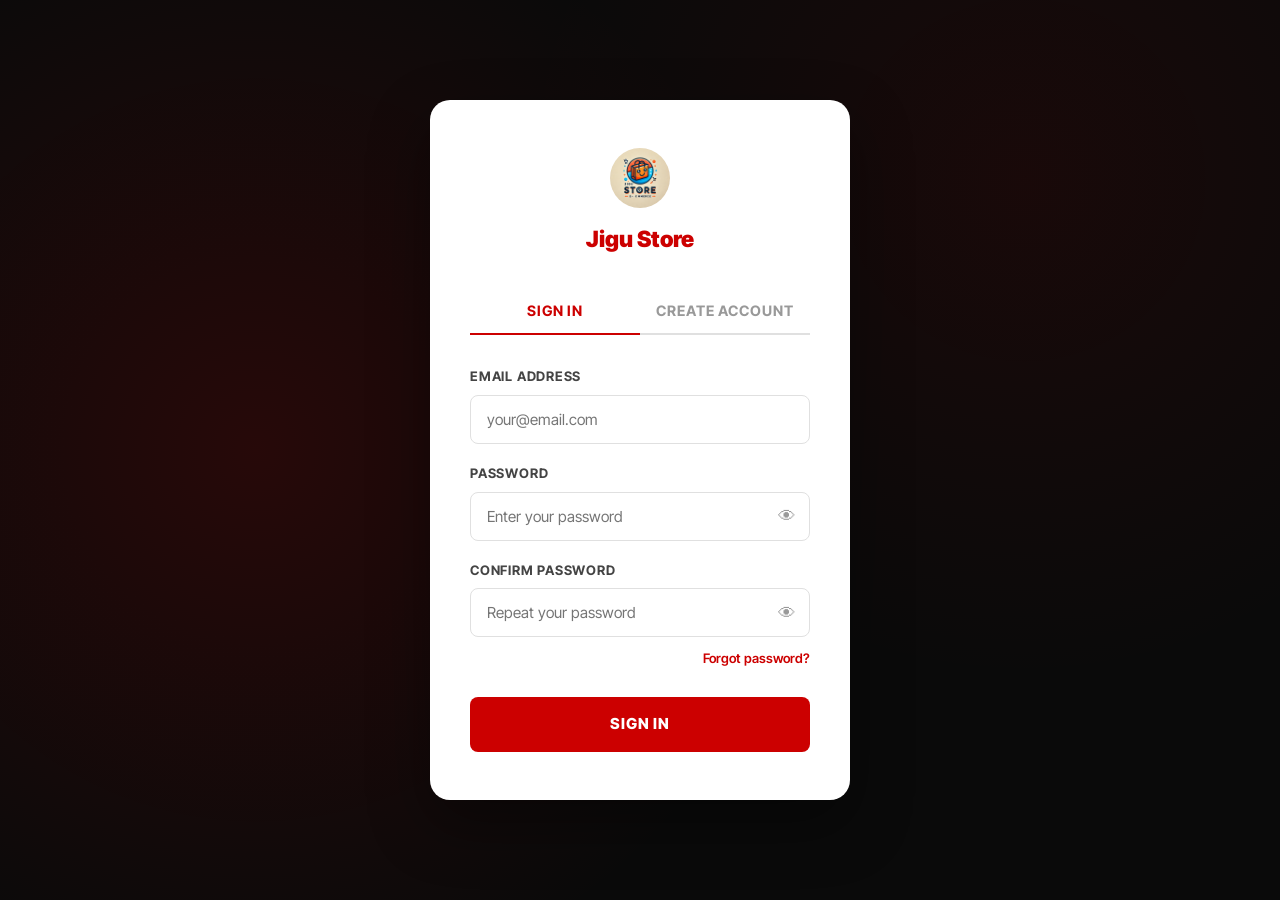
==== commit 33a5a70f: "fix: id conflict of div in signin/signup" ====
--- a/pages/auth.html
+++ b/pages/auth.html
@@ -228,24 +228,11 @@
     <div class="field-error" id="signinPasswordError">Password is required</div>
 </div>
 
-<!-- Sign up password field -->
-<div class="form-group">
-    <label>Password</label>
-    <div style="position:relative;">
-        <input type="password" id="signupPassword" placeholder="Minimum 6 characters">
-        <button type="button" onclick="togglePassword('signupPassword', this)"
-            style="position:absolute;right:14px;top:50%;transform:translateY(-50%);background:none;border:none;cursor:pointer;color:#999;font-size:1.1rem;">
-            👁
-        </button>
-    </div>
-    <div class="field-error" id="signupPasswordError">Password must be at least 6 characters</div>
-</div>
-
-<!-- Sign up confirm password field -->
+<!-- Sign in confirm password field -->
 <div class="form-group">
     <label>Confirm Password</label>
     <div style="position:relative;">
-        <input type="password" id="signupConfirm" placeholder="Repeat your password">
+        <input type="password" id="signinConfirm" placeholder="Repeat your password">
         <button type="button" onclick="togglePassword('signupConfirm', this)"
             style="position:absolute;right:14px;top:50%;transform:translateY(-50%);background:none;border:none;cursor:pointer;color:#999;font-size:1.1rem;">
             👁
@@ -292,7 +279,7 @@
 </div>
 
 <script>
-const API = 'http://localhost:5000/api/auth';
+const API = "http://localhost:8000/api/auth";
 
 // ── TAB SWITCHING ─────────────────────────────────
 function switchTab(tab) {
@@ -398,6 +385,7 @@
     const email = document.getElementById('signupEmail').value.trim();
     const password = document.getElementById('signupPassword').value;
     const confirm = document.getElementById('signupConfirm').value;
+    console.log("Signup function called");
 
     // Validate
     let valid = true;
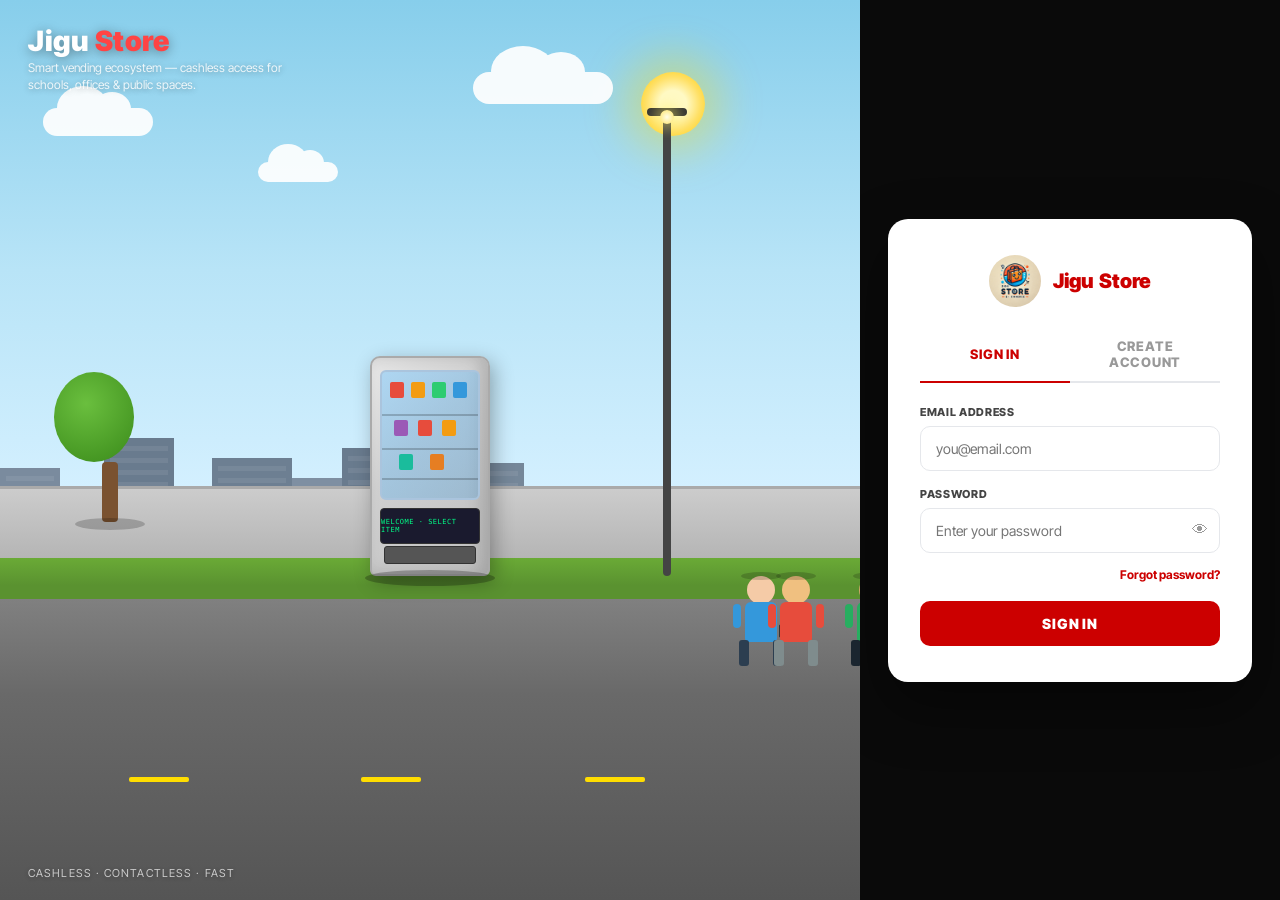
==== commit 3ef7f769: "update website" ====
--- a/pages/auth.html
+++ b/pages/auth.html
@@ -1,449 +1,791 @@
 <!DOCTYPE html>
 <html lang="en">
 <head>
-    <meta charset="UTF-8">
-    <meta name="viewport" content="width=device-width, initial-scale=1.0">
-    <title>Sign In | Jigu Store</title>
-    <link href="https://fonts.googleapis.com/css2?family=Inter+Tight:wght@400;500;600;700;800;900&display=swap" rel="stylesheet">
-    <link rel="stylesheet" href="../style.css">
-    <style>
-
-        
-      .auth-page {
-    min-height: 100vh;
-    display: flex;
-    align-items: center;
-    justify-content: center;
-    padding: 40px 20px;
-    background: #0a0a0a;
-    background-image:
-        radial-gradient(circle at 20% 50%, rgba(204, 0, 0, 0.15) 0%, transparent 50%),
-        radial-gradient(circle at 80% 20%, rgba(204, 0, 0, 0.08) 0%, transparent 40%);
-}
-
-.auth-box {
-    background: white;
-    border-radius: 20px;
-    padding: 48px 40px;
-    width: 100%;
-    max-width: 420px;
-    box-shadow: 0 24px 60px rgba(0,0,0,0.4);
-}
-        .auth-logo {
-            text-align: center;
-            margin-bottom: 32px;
-        }
-        .auth-logo img {
-            width: 60px;
-            height: 60px;
-            border-radius: 50%;
-            display: inline-block;
-        }
-        .auth-logo span {
-            display: block;
-            font-size: 1.4rem;
-            font-weight: 900;
-            color: #cc0000;
-            margin-top: 8px;
-        }
-
-        /* TABS */
-        .auth-tabs {
-            display: flex;
-            border-bottom: 2px solid #e0e0e0;
-            margin-bottom: 32px;
-        }
-        .auth-tab {
-            flex: 1;
-            text-align: center;
-            padding: 12px;
-            font-size: 0.9rem;
-            font-weight: 700;
-            text-transform: uppercase;
-            letter-spacing: 0.06em;
-            cursor: pointer;
-            color: #999;
-            border-bottom: 2px solid transparent;
-            margin-bottom: -2px;
-            transition: all 200ms;
-            background: none;
-            border-left: none;
-            border-right: none;
-            border-top: none;
-        }
-        .auth-tab.active {
-            color: #cc0000;
-            border-bottom-color: #cc0000;
-        }
-
-        /* FORMS */
-        .auth-form { display: none; }
-        .auth-form.active { display: block; }
-
-        .form-group {
-            margin-bottom: 20px;
-        }
-        .form-group label {
-            display: block;
-            font-size: 0.82rem;
-            font-weight: 700;
-            text-transform: uppercase;
-            letter-spacing: 0.06em;
-            color: #444;
-            margin-bottom: 8px;
-        }
-        .form-group input {
-            width: 100%;
-            padding: 14px 16px;
-            border: 1.5px solid #e0e0e0;
-            border-radius: 8px;
-            font-size: 0.95rem;
-            font-family: inherit;
-            outline: none;
-            transition: border-color 200ms;
-        }
-        .form-group input:focus {
-            border-color: #cc0000;
-        }
-        .form-group input.error {
-            border-color: #cc0000;
-            background: #fff5f5;
-        }
-        .field-error {
-            font-size: 0.8rem;
-            color: #cc0000;
-            margin-top: 6px;
-            display: none;
-        }
-        .field-error.show { display: block; }
-
-        .submit-btn {
-            width: 100%;
-            background: #cc0000;
-            color: white;
-            border: none;
-            padding: 16px;
-            font-size: 0.95rem;
-            font-weight: 800;
-            border-radius: 8px;
-            cursor: pointer;
-            text-transform: uppercase;
-            letter-spacing: 0.06em;
-            transition: background 200ms;
-            margin-top: 8px;
-        }
-        .submit-btn:hover { background: #aa0000; }
-        .submit-btn:disabled {
-            background: #ccc;
-            cursor: not-allowed;
-        }
-
-        /* MESSAGE BOX */
-        .auth-message {
-            padding: 12px 16px;
-            border-radius: 8px;
-            font-size: 0.88rem;
-            font-weight: 600;
-            margin-bottom: 20px;
-            display: none;
-        }
-        .auth-message.success {
-            background: #e8f5e9;
-            color: #2e7d32;
-            display: block;
-        }
-        .auth-message.error {
-            background: #ffebee;
-            color: #c62828;
-            display: block;
-        }
-
-        .forgot-link {
-            text-align: right;
-            margin-top: -12px;
-            margin-bottom: 20px;
-        }
-        .forgot-link a {
-            font-size: 0.82rem;
-            color: #cc0000;
-            font-weight: 600;
-        }
-
-        .divider {
-            text-align: center;
-            color: #999;
-            font-size: 0.82rem;
-            margin: 20px 0;
-            position: relative;
-        }
-        .divider::before, .divider::after {
-            content: '';
-            position: absolute;
-            top: 50%;
-            width: 42%;
-            height: 1px;
-            background: #e0e0e0;
-        }
-        .divider::before { left: 0; }
-        .divider::after { right: 0; }
-    </style>
+  <meta charset="UTF-8"/>
+  <meta name="viewport" content="width=device-width, initial-scale=1.0"/>
+  <title>Sign In | Jigu Store</title>
+  <link href="https://fonts.googleapis.com/css2?family=Inter+Tight:wght@400;500;600;700;800;900&display=swap" rel="stylesheet"/>
+  <style>
+    :root{
+      --brand:#cc0000;
+      --ok:#2e7d32;
+      --err:#c62828;
+      --ring:#e5e7eb;
+      --shadow:0 24px 60px rgba(0,0,0,.45);
+    }
+    *{box-sizing:border-box;margin:0;padding:0}
+    html,body{height:100%;overflow:hidden;font-family:'Inter Tight',Inter,system-ui,sans-serif}
+    body{display:flex;height:100vh}
+
+    /* ── LEFT PANEL ── */
+    .left{
+      flex:1.1;position:relative;overflow:hidden;
+      background:#0d1a0f;
+    }
+
+    /* Sky gradient */
+    .sky{
+      position:absolute;inset:0;
+      background:linear-gradient(180deg,
+        #87ceeb 0%,
+        #b8e4f7 30%,
+        #d4f0ff 55%,
+        #e8f7e0 72%,
+        #c8e6a0 80%,
+        #7aab44 88%,
+        #5d8a2e 100%
+      );
+    }
+
+    /* Sun */
+    .sun{
+      position:absolute;top:8%;right:18%;
+      width:64px;height:64px;border-radius:50%;
+      background:radial-gradient(circle,#fff9c4 30%,#ffe066 60%,#ffcc00 100%);
+      box-shadow:0 0 40px 16px rgba(255,220,0,0.35);
+    }
+
+    /* Clouds */
+    .cloud{position:absolute;background:white;border-radius:999px;opacity:0.92}
+    .cloud::before,.cloud::after{content:'';position:absolute;background:white;border-radius:50%}
+
+    .c1{top:12%;left:5%;width:110px;height:28px;animation:drift 22s linear infinite}
+    .c1::before{width:52px;height:44px;top:-22px;left:14px}
+    .c1::after{width:38px;height:34px;top:-16px;left:50px}
+
+    .c2{top:18%;left:30%;width:80px;height:20px;animation:drift 30s linear infinite 8s}
+    .c2::before{width:40px;height:36px;top:-18px;left:10px}
+    .c2::after{width:28px;height:26px;top:-12px;left:38px}
+
+    .c3{top:8%;left:55%;width:140px;height:32px;animation:drift 26s linear infinite 4s}
+    .c3::before{width:64px;height:50px;top:-26px;left:18px}
+    .c3::after{width:48px;height:40px;top:-20px;left:64px}
+
+    @keyframes drift{0%{transform:translateX(0)}50%{transform:translateX(18px)}100%{transform:translateX(0)}}
+
+    /* Ground / road */
+    .ground{
+      position:absolute;bottom:0;left:0;right:0;height:38%;
+      background:linear-gradient(180deg,#6aaa36 0%,#5a9230 8%,#5a9230 12%,#808080 12%,#696969 40%,#555 100%);
+    }
+    /* Sidewalk */
+    .sidewalk{
+      position:absolute;bottom:38%;left:0;right:0;height:8%;
+      background:linear-gradient(180deg,#ccc 0%,#b5b5b5 100%);
+      border-top:3px solid #aaa;
+    }
+    /* Road markings */
+    .road-lines{
+      position:absolute;bottom:0;left:0;right:0;top:20%;
+      overflow:hidden;
+    }
+    .dash{
+      position:absolute;width:60px;height:5px;background:#ffdd00;border-radius:2px;
+      top:55%;
+    }
+    .dash:nth-child(1){left:15%;animation:roaddash 2.4s linear infinite}
+    .dash:nth-child(2){left:42%;animation:roaddash 2.4s linear infinite 0.8s}
+    .dash:nth-child(3){left:68%;animation:roaddash 2.4s linear infinite 1.6s}
+    @keyframes roaddash{0%{opacity:1;transform:translateX(0)}100%{opacity:0.4;transform:translateX(30px)}}
+
+    /* Background buildings */
+    .buildings{
+      position:absolute;bottom:38%;left:0;right:0;height:32%;
+      display:flex;align-items:flex-end;gap:0;
+    }
+    .bld{background:#8a9bb0;display:inline-block;position:relative;flex-shrink:0}
+    .bld::after{content:'';position:absolute;top:8px;left:6px;right:6px;bottom:0;
+      background:repeating-linear-gradient(180deg,rgba(255,255,255,0.07) 0,rgba(255,255,255,0.07) 5px,transparent 5px,transparent 12px)}
+    .b1{width:60px;height:90px;background:#7a8b9e}
+    .b2{width:44px;height:60px;background:#8e9daf}
+    .b3{width:70px;height:120px;background:#697b8e}
+    .b4{width:38px;height:70px;background:#8a9bb0}
+    .b5{width:80px;height:100px;background:#6d7f92}
+    .b6{width:50px;height:80px;background:#7e8fa2}
+    .b7{width:64px;height:110px;background:#697b8e}
+    .b8{width:42px;height:65px;background:#8a9bb0}
+    .b9{width:76px;height:95px;background:#758799}
+
+    /* Street pole */
+    .pole{
+      position:absolute;bottom:36%;right:22%;
+      width:8px;height:52%;background:#444;border-radius:4px;z-index:4;
+    }
+    .pole::before{
+      content:'';position:absolute;top:0;left:50%;transform:translateX(-50%);
+      width:40px;height:8px;background:#333;border-radius:4px;
+    }
+    .pole-light{
+      position:absolute;top:2px;left:50%;transform:translateX(-50%);
+      width:14px;height:14px;border-radius:50%;
+      background:radial-gradient(#fffde7,#ffe566);
+      box-shadow:0 0 12px 6px rgba(255,240,100,0.4);
+    }
+
+    /* Tree */
+    .tree{
+      position:absolute;bottom:42%;left:10%;z-index:3;
+    }
+    .tree-trunk{
+      width:16px;height:60px;background:#7a5230;margin:0 auto;border-radius:4px;
+    }
+    .tree-top{
+      width:80px;height:90px;border-radius:50%;
+      background:radial-gradient(circle at 40% 35%,#6abf3e,#3a8a1a);
+      margin-left:-32px;margin-top:-30px;
+    }
+    .tree-shadow{
+      position:absolute;bottom:-8px;left:50%;transform:translateX(-50%);
+      width:70px;height:12px;background:rgba(0,0,0,0.2);border-radius:50%;
+    }
+
+    /* ── VENDING MACHINE ── */
+    .vm-wrap{
+      position:absolute;bottom:36%;left:50%;transform:translateX(-50%);
+      z-index:5;
+    }
+    .vm{
+      width:120px;height:220px;position:relative;
+    }
+    /* Machine body */
+    .vm-body{
+      position:absolute;inset:0;
+      background:linear-gradient(135deg,#e8e8e8 0%,#d0d0d0 40%,#c0c0c0 100%);
+      border-radius:10px 10px 6px 6px;
+      border:2px solid #aaa;
+      box-shadow:inset -8px 0 16px rgba(0,0,0,0.15), 4px 6px 20px rgba(0,0,0,0.3);
+    }
+    /* Machine glass window */
+    .vm-glass{
+      position:absolute;top:14px;left:10px;right:10px;height:130px;
+      background:linear-gradient(135deg,rgba(120,200,255,0.5) 0%,rgba(80,160,220,0.35) 100%);
+      border-radius:6px;border:2px solid #aac4dd;
+      overflow:hidden;
+    }
+    /* Shelves inside glass */
+    .vm-shelf{
+      position:absolute;left:0;right:0;height:2px;background:rgba(0,0,0,0.2);
+    }
+    .s1{top:33%}.s2{top:60%}.s3{top:84%}
+    /* Items on shelves */
+    .vm-item{
+      position:absolute;width:14px;height:16px;border-radius:2px;
+    }
+    .i1{background:#e74c3c;top:8%;left:8%}
+    .i2{background:#f39c12;top:8%;left:30%}
+    .i3{background:#2ecc71;top:8%;left:52%}
+    .i4{background:#3498db;top:8%;left:74%}
+    .i5{background:#9b59b6;top:38%;left:12%}
+    .i6{background:#e74c3c;top:38%;left:38%}
+    .i7{background:#f39c12;top:38%;left:62%}
+    .i8{background:#1abc9c;top:65%;left:18%}
+    .i9{background:#e67e22;top:65%;left:50%}
+    /* Screen panel */
+    .vm-screen{
+      position:absolute;top:152px;left:10px;right:10px;height:36px;
+      background:#1a1a2e;border-radius:4px;border:1px solid #333;
+      display:flex;align-items:center;justify-content:center;
+      overflow:hidden;
+    }
+    .vm-screen-inner{
+      color:#00ff88;font-size:7px;font-family:monospace;letter-spacing:0.5px;
+      animation:screenscroll 4s linear infinite;
+    }
+    @keyframes screenscroll{
+      0%{content:'WELCOME · SELECT ITEM ·'}
+      50%{opacity:0.6}
+      100%{opacity:1}
+    }
+    /* QR panel */
+    .vm-qr{
+      position:absolute;top:152px;right:10px;width:28px;height:28px;
+      top:158px;
+      background:#fff;border-radius:2px;padding:2px;
+    }
+    .vm-qr-inner{
+      width:100%;height:100%;
+      background:repeating-conic-gradient(#000 0% 25%,#fff 0% 50%) 0 0/6px 6px;
+      opacity:0.8;
+    }
+    /* Dispense tray */
+    .vm-tray{
+      position:absolute;bottom:12px;left:14px;right:14px;height:18px;
+      background:#555;border-radius:3px;border:1px solid #333;
+    }
+    /* Product glow indicator */
+    .vm-glow{
+      position:absolute;top:14px;left:10px;right:10px;height:130px;
+      border-radius:6px;pointer-events:none;
+      animation:vmglow 3s ease-in-out infinite;
+    }
+    @keyframes vmglow{
+      0%,100%{box-shadow:inset 0 0 0 rgba(0,255,136,0)}
+      50%{box-shadow:inset 0 0 18px rgba(0,200,255,0.18)}
+    }
+    /* Machine shadow */
+    .vm-shadow{
+      position:absolute;bottom:-10px;left:50%;transform:translateX(-50%);
+      width:130px;height:16px;background:rgba(0,0,0,0.25);border-radius:50%;
+    }
+
+    /* ── CHARACTERS ── */
+    .chars-wrap{position:absolute;bottom:36%;left:0;right:0;height:200px;z-index:6}
+
+    /* Character base */
+    .char{position:absolute;bottom:0;width:60px}
+    .char-shadow{
+      position:absolute;bottom:-4px;left:50%;transform:translateX(-50%);
+      width:40px;height:8px;background:rgba(0,0,0,0.18);border-radius:50%;
+    }
+    /* Head */
+    .head{
+      width:28px;height:28px;border-radius:50%;
+      position:absolute;left:50%;transform:translateX(-50%);
+    }
+    /* Body */
+    .body-rect{
+      width:32px;height:40px;border-radius:6px 6px 4px 4px;
+      position:absolute;left:50%;transform:translateX(-50%);top:26px;
+    }
+    /* Legs */
+    .leg{
+      width:10px;height:26px;border-radius:3px;
+      position:absolute;top:64px;
+    }
+    .leg-l{left:8px}
+    .leg-r{right:8px}
+    /* Arms */
+    .arm{
+      width:8px;height:24px;border-radius:4px;
+      position:absolute;top:28px;
+    }
+    .arm-l{left:2px;transform-origin:top center}
+    .arm-r{right:2px;transform-origin:top center}
+    /* Phone in hand */
+    .phone{
+      width:10px;height:14px;background:#1a1a2e;border-radius:2px;
+      border:1px solid #333;position:absolute;
+    }
+    .phone-screen{
+      position:absolute;inset:1px;
+      background:linear-gradient(135deg,#00aaff,#00ff88);
+      border-radius:1px;animation:phonelight 1.5s ease-in-out infinite;
+    }
+    @keyframes phonelight{0%,100%{opacity:0.5}50%{opacity:1}}
+
+    /* CHAR A — blue shirt, approaching from right */
+    .charA{
+      right:8%;
+      animation:walkLeft 8s ease-in-out infinite;
+    }
+    .charA .head{background:#f5cba7;top:0}
+    .charA .body-rect{background:#3498db}
+    .charA .leg-l,.charA .leg-r{background:#2c3e50}
+    .charA .arm-l{background:#3498db}
+    .charA .arm-r{background:#3498db;animation:tapArm 2s ease-in-out 3s infinite}
+    .charA .phone{top:44px;right:0;animation:tapArm 2s ease-in-out 3s infinite}
+
+    @keyframes walkLeft{
+      0%{right:8%;opacity:0}
+      8%{opacity:1}
+      25%{right:37%}
+      30%{right:37%}
+      60%{right:37%}
+      70%{right:37%}
+      80%{right:8%;opacity:1}
+      90%{right:8%;opacity:0}
+      100%{right:8%;opacity:0}
+    }
+    @keyframes tapArm{
+      0%,70%,100%{transform:rotate(0deg)}
+      30%{transform:rotate(-30deg)}
+      50%{transform:rotate(-20deg)}
+    }
+
+    /* CHAR B — red shirt, waiting, comes into view later */
+    .charB{
+      right:4%;
+      animation:walkLeft2 8s ease-in-out 4s infinite;
+    }
+    .charB .head{background:#f0c080;top:0}
+    .charB .body-rect{background:#e74c3c}
+    .charB .leg-l,.charB .leg-r{background:#7f8c8d}
+    .charB .arm-l{background:#e74c3c}
+    .charB .arm-r{background:#e74c3c}
+
+    @keyframes walkLeft2{
+      0%{right:4%;opacity:0}
+      10%{opacity:1}
+      40%{right:30%}
+      55%{right:30%}
+      80%{right:4%;opacity:1}
+      90%{opacity:0}
+      100%{right:4%;opacity:0}
+    }
+
+    /* CHAR C — green hoodie, walks from far right, grabs and leaves */
+    .charC{
+      right:-5%;
+      animation:walkLeft3 10s ease-in-out 1s infinite;
+    }
+    .charC .head{background:#d4a76a;top:0}
+    .charC .body-rect{background:#27ae60}
+    .charC .leg-l,.charC .leg-r{background:#1a252f}
+    .charC .arm-l{background:#27ae60}
+    .charC .arm-r{background:#27ae60;animation:grabArm 10s ease-in-out 1s infinite}
+
+    @keyframes walkLeft3{
+      0%{right:-5%;opacity:0}
+      5%{opacity:1}
+      20%{right:28%}
+      35%{right:28%}
+      55%{right:-5%;opacity:1}
+      60%{opacity:0}
+      100%{right:-5%;opacity:0}
+    }
+    @keyframes grabArm{
+      0%,18%,40%,100%{transform:rotate(0deg)}
+      25%{transform:rotate(-50deg)}
+      30%{transform:rotate(-40deg)}
+      35%{transform:rotate(-50deg)}
+    }
+
+    /* Dispensed product falling */
+    .product-drop{
+      position:absolute;
+      width:14px;height:14px;background:#f39c12;border-radius:3px;
+      left:50%;transform:translateX(-50%);
+      top:145px;opacity:0;
+      animation:falldrop 8s ease-in 0s infinite;
+    }
+    @keyframes falldrop{
+      0%,58%{opacity:0;top:100px}
+      62%{opacity:1;top:100px}
+      72%{opacity:1;top:170px}
+      80%,100%{opacity:0;top:180px}
+    }
+
+    /* Scan beam */
+    .scan-beam{
+      position:absolute;top:14px;left:10px;right:10px;
+      height:3px;background:rgba(0,255,136,0.6);
+      border-radius:2px;opacity:0;
+      animation:scanbeam 8s ease-in-out 2.5s infinite;
+    }
+    @keyframes scanbeam{
+      0%,20%,100%{opacity:0;top:20px}
+      30%{opacity:0.8;top:20px}
+      45%{opacity:0.8;top:120px}
+      55%{opacity:0}
+    }
+
+    /* Brand overlay at top left */
+    .brand-over{
+      position:absolute;top:24px;left:28px;z-index:10;
+    }
+    .brand-over .bname{
+      font-size:28px;font-weight:900;color:#fff;
+      text-shadow:0 2px 12px rgba(0,0,0,0.4);letter-spacing:0.5px;
+    }
+    .brand-over .bname span{color:#ff4444}
+    .brand-over .btag{
+      font-size:12px;color:rgba(255,255,255,0.85);
+      text-shadow:0 1px 6px rgba(0,0,0,0.3);margin-top:2px;
+      max-width:280px;line-height:1.4;
+    }
+
+    /* Bottom badge */
+    .left-badge{
+      position:absolute;bottom:20px;left:28px;z-index:10;
+      color:rgba(255,255,255,0.7);font-size:11px;letter-spacing:0.1em;text-transform:uppercase;
+      text-shadow:0 1px 4px rgba(0,0,0,0.3);
+    }
+
+    /* ── RIGHT PANEL ── */
+    .right{
+      width:420px;flex-shrink:0;
+      display:flex;align-items:center;justify-content:center;
+      padding:32px 28px;
+      background:#0a0a0a;
+      overflow-y:auto;
+    }
+    .auth-box{
+      width:100%;max-width:380px;
+      background:#fff;color:#111;
+      border-radius:20px;padding:36px 32px;
+      box-shadow:var(--shadow);
+    }
+    .logo{display:flex;align-items:center;gap:12px;margin-bottom:20px;justify-content:center}
+    .logo img{width:52px;height:52px;border-radius:50%;object-fit:cover}
+    .logo .name{font-weight:900;color:var(--brand);font-size:20px;letter-spacing:.2px}
+
+    .tabs{display:flex;border-bottom:2px solid var(--ring);margin-bottom:22px}
+    .tab{flex:1;padding:11px;text-align:center;cursor:pointer;background:none;border:0;
+      text-transform:uppercase;font-weight:800;letter-spacing:.06em;color:#999;
+      border-bottom:2px solid transparent;margin-bottom:-2px;transition:.2s;
+      font-family:'Inter Tight',sans-serif;font-size:0.82rem}
+    .tab.active{color:var(--brand);border-bottom-color:var(--brand)}
+
+    .msg{display:none;margin-bottom:14px;padding:10px 12px;border-radius:10px;font-weight:600;font-size:13px}
+    .msg.success{display:block;background:#e8f5e9;color:var(--ok)}
+    .msg.error{display:block;background:#ffebee;color:var(--err)}
+
+    .form{display:none}.form.active{display:block}
+    .group{margin-bottom:16px}
+    .group label{display:block;font-size:11px;font-weight:800;color:#444;letter-spacing:.06em;
+      text-transform:uppercase;margin-bottom:7px;font-family:'Inter Tight',sans-serif}
+    .input-wrap{position:relative}
+    input[type="text"],input[type="email"],input[type="password"]{
+      width:100%;padding:13px 15px;border:1.5px solid #e5e7eb;border-radius:10px;
+      font-size:14px;outline:none;transition:.2s;font-family:'Inter Tight',sans-serif;
+    }
+    input:focus{border-color:var(--brand)}
+    input.error{border-color:var(--brand);background:#fff5f5}
+    .err{display:none;color:var(--brand);font-size:11px;margin-top:5px}
+    .err.show{display:block}
+    .toggle{position:absolute;right:12px;top:50%;transform:translateY(-50%);
+      background:none;border:0;font-size:16px;color:#999;cursor:pointer}
+
+    .action{width:100%;border:0;background:var(--brand);color:#fff;padding:14px;
+      border-radius:10px;text-transform:uppercase;font-weight:900;letter-spacing:.06em;
+      cursor:pointer;transition:.2s;margin-top:4px;font-size:0.88rem;
+      font-family:'Inter Tight',sans-serif}
+    .action:hover{background:#aa0000}
+    .action:disabled{background:#bbb;cursor:not-allowed}
+
+    .forgot{text-align:right;margin-top:-6px;margin-bottom:14px}
+    .forgot a{color:var(--brand);font-weight:700;font-size:12px;text-decoration:none}
+
+    @media(max-width:860px){
+      .left{display:none}
+      .right{width:100%}
+    }
+  </style>
 </head>
 <body>
 
-<div class="auth-page">
-    <div class="auth-box">
-
-        <!-- Logo -->
-        <div class="auth-logo">
-            <img src="../assets/images/logo/jigu store logo.jpg" alt="Jigu Store">
-            <span>Jigu Store</span>
+<!-- ══ LEFT: Street scene animation ══ -->
+<aside class="left">
+
+  <!-- Brand name overlay -->
+  <div class="brand-over">
+    <div class="bname">Jigu <span>Store</span></div>
+    <div class="btag">Smart vending ecosystem — cashless access for schools, offices &amp; public spaces.</div>
+  </div>
+
+  <!-- Sky -->
+  <div class="sky"></div>
+  <div class="sun"></div>
+
+  <!-- Clouds -->
+  <div class="cloud c1"></div>
+  <div class="cloud c2"></div>
+  <div class="cloud c3"></div>
+
+  <!-- Background buildings -->
+  <div class="buildings">
+    <div class="bld b1"></div>
+    <div class="bld b2"></div>
+    <div class="bld b3"></div>
+    <div class="bld b4"></div>
+    <div class="bld b5"></div>
+    <div class="bld b6"></div>
+    <div class="bld b7"></div>
+    <div class="bld b8"></div>
+    <div class="bld b9"></div>
+  </div>
+
+  <!-- Tree -->
+  <div class="tree">
+    <div class="tree-top"></div>
+    <div class="tree-trunk"></div>
+    <div class="tree-shadow"></div>
+  </div>
+
+  <!-- Street pole -->
+  <div class="pole">
+    <div class="pole-light"></div>
+  </div>
+
+  <!-- Sidewalk -->
+  <div class="sidewalk"></div>
+
+  <!-- Ground / road -->
+  <div class="ground">
+    <div class="road-lines">
+      <div class="dash"></div>
+      <div class="dash"></div>
+      <div class="dash"></div>
+    </div>
+  </div>
+
+  <!-- Vending Machine -->
+  <div class="vm-wrap">
+    <div class="vm">
+      <div class="vm-body"></div>
+      <div class="vm-glass">
+        <div class="vm-shelf s1"></div>
+        <div class="vm-shelf s2"></div>
+        <div class="vm-shelf s3"></div>
+        <div class="vm-item i1"></div>
+        <div class="vm-item i2"></div>
+        <div class="vm-item i3"></div>
+        <div class="vm-item i4"></div>
+        <div class="vm-item i5"></div>
+        <div class="vm-item i6"></div>
+        <div class="vm-item i7"></div>
+        <div class="vm-item i8"></div>
+        <div class="vm-item i9"></div>
+        <div class="scan-beam"></div>
+      </div>
+      <div class="vm-screen">
+        <div class="vm-screen-inner" id="vmText">WELCOME · SELECT ITEM</div>
+      </div>
+      <div class="vm-tray"></div>
+      <div class="vm-glow"></div>
+      <div class="product-drop"></div>
+    </div>
+    <div class="vm-shadow"></div>
+  </div>
+
+  <!-- Characters -->
+  <div class="chars-wrap">
+
+    <!-- Person A: blue shirt -->
+    <div class="char charA">
+      <div class="head"></div>
+      <div class="body-rect"></div>
+      <div class="leg leg-l"></div>
+      <div class="leg leg-r"></div>
+      <div class="arm arm-l"></div>
+      <div class="arm arm-r">
+        <div class="phone" style="top:20px;left:-2px">
+          <div class="phone-screen"></div>
         </div>
-
-        <!-- Tabs -->
-        <div class="auth-tabs">
-            <button class="auth-tab active" onclick="switchTab('signin')">Sign In</button>
-            <button class="auth-tab" onclick="switchTab('signup')">Create Account</button>
+      </div>
+      <div class="char-shadow"></div>
+    </div>
+
+    <!-- Person B: red shirt -->
+    <div class="char charB">
+      <div class="head"></div>
+      <div class="body-rect"></div>
+      <div class="leg leg-l"></div>
+      <div class="leg leg-r"></div>
+      <div class="arm arm-l"></div>
+      <div class="arm arm-r"></div>
+      <div class="char-shadow"></div>
+    </div>
+
+    <!-- Person C: green hoodie -->
+    <div class="char charC">
+      <div class="head"></div>
+      <div class="body-rect"></div>
+      <div class="leg leg-l"></div>
+      <div class="leg leg-r"></div>
+      <div class="arm arm-l"></div>
+      <div class="arm arm-r"></div>
+      <div class="char-shadow"></div>
+    </div>
+
+  </div>
+
+  <div class="left-badge">Cashless · Contactless · Fast</div>
+</aside>
+
+<!-- ══ RIGHT: Auth form ══ -->
+<main class="right">
+  <div class="auth-box">
+    <div class="logo">
+      <img src="../assets/images/logo/jigu store logo.jpg" alt="Jigu Store"/>
+      <div class="name">Jigu Store</div>
+    </div>
+
+    <div class="tabs">
+      <button class="tab active" data-tab="signin">Sign In</button>
+      <button class="tab" data-tab="signup">Create Account</button>
+    </div>
+
+    <div id="msg" class="msg"></div>
+
+    <!-- Sign In -->
+    <form class="form active" id="form-signin" onsubmit="event.preventDefault();handleSignIn();">
+      <div class="group">
+        <label for="si-email">Email Address</label>
+        <div class="input-wrap">
+          <input id="si-email" type="email" placeholder="you@email.com"/>
         </div>
-
-        <!-- Message box -->
-        <div class="auth-message" id="authMessage"></div>
-
-        <!-- SIGN IN FORM -->
-        <div class="auth-form active" id="signinForm">
-            <div class="form-group">
-                <label>Email Address</label>
-                <input type="email" id="signinEmail" placeholder="your@email.com">
-                <div class="field-error" id="signinEmailError">Please enter a valid email</div>
-            </div>
-            <!-- Sign in password field -->
-<div class="form-group">
-    <label>Password</label>
-    <div style="position:relative;">
-        <input type="password" id="signinPassword" placeholder="Enter your password">
-        <button type="button" onclick="togglePassword('signinPassword', this)"
-            style="position:absolute;right:14px;top:50%;transform:translateY(-50%);background:none;border:none;cursor:pointer;color:#999;font-size:1.1rem;">
-            👁
-        </button>
-    </div>
-    <div class="field-error" id="signinPasswordError">Password is required</div>
-</div>
-
-<!-- Sign in confirm password field -->
-<div class="form-group">
-    <label>Confirm Password</label>
-    <div style="position:relative;">
-        <input type="password" id="signinConfirm" placeholder="Repeat your password">
-        <button type="button" onclick="togglePassword('signupConfirm', this)"
-            style="position:absolute;right:14px;top:50%;transform:translateY(-50%);background:none;border:none;cursor:pointer;color:#999;font-size:1.1rem;">
-            👁
-        </button>
-    </div>
-    <div class="field-error" id="signupConfirmError">Passwords do not match</div>
-</div>
-            <div class="forgot-link">
-                <a href="#">Forgot password?</a>
-            </div>
-            <button class="submit-btn" id="signinBtn" onclick="handleSignIn()">
-                Sign In
-            </button>
+        <div class="err" id="si-email-err">Please enter a valid email.</div>
+      </div>
+      <div class="group">
+        <label for="si-pass">Password</label>
+        <div class="input-wrap">
+          <input id="si-pass" type="password" placeholder="Enter your password"/>
+          <button class="toggle" type="button" onclick="togglePw('si-pass',this)">👁</button>
         </div>
-
-        <!-- SIGN UP FORM -->
-        <div class="auth-form" id="signupForm">
-            <div class="form-group">
-                <label>Full Name</label>
-                <input type="text" id="signupName" placeholder="Your full name">
-                <div class="field-error" id="signupNameError">Name is required</div>
-            </div>
-            <div class="form-group">
-                <label>Email Address</label>
-                <input type="email" id="signupEmail" placeholder="your@email.com">
-                <div class="field-error" id="signupEmailError">Please enter a valid email</div>
-            </div>
-            <div class="form-group">
-                <label>Password</label>
-                <input type="password" id="signupPassword" placeholder="Minimum 6 characters">
-                <div class="field-error" id="signupPasswordError">Password must be at least 6 characters</div>
-            </div>
-            <div class="form-group">
-                <label>Confirm Password</label>
-                <input type="password" id="signupConfirm" placeholder="Repeat your password">
-                <div class="field-error" id="signupConfirmError">Passwords do not match</div>
-            </div>
-            <button class="submit-btn" id="signupBtn" onclick="handleSignUp()">
-                Create Account
-            </button>
+        <div class="err" id="si-pass-err">Password is required.</div>
+      </div>
+      <div class="forgot"><a href="#">Forgot password?</a></div>
+      <button id="btn-signin" class="action" type="submit">Sign In</button>
+    </form>
+
+    <!-- Sign Up -->
+    <form class="form" id="form-signup" onsubmit="event.preventDefault();handleSignUp();">
+      <div class="group">
+        <label for="su-name">Full Name</label>
+        <div class="input-wrap">
+          <input id="su-name" type="text" placeholder="Your full name"/>
         </div>
-
-    </div>
-</div>
+        <div class="err" id="su-name-err">Name is required.</div>
+      </div>
+      <div class="group">
+        <label for="su-email">Email Address</label>
+        <div class="input-wrap">
+          <input id="su-email" type="email" placeholder="you@email.com"/>
+        </div>
+        <div class="err" id="su-email-err">Please enter a valid email.</div>
+      </div>
+      <div class="group">
+        <label for="su-pass">Password</label>
+        <div class="input-wrap">
+          <input id="su-pass" type="password" placeholder="Minimum 6 characters"/>
+          <button class="toggle" type="button" onclick="togglePw('su-pass',this)">👁</button>
+        </div>
+        <div class="err" id="su-pass-err">Password must be at least 6 characters.</div>
+      </div>
+      <div class="group">
+        <label for="su-pass2">Confirm Password</label>
+        <div class="input-wrap">
+          <input id="su-pass2" type="password" placeholder="Repeat your password"/>
+          <button class="toggle" type="button" onclick="togglePw('su-pass2',this)">👁</button>
+        </div>
+        <div class="err" id="su-pass2-err">Passwords do not match.</div>
+      </div>
+      <button id="btn-signup" class="action" type="submit">Create Account</button>
+    </form>
+  </div>
+</main>
 
 <script>
-const API = "http://localhost:8000/api/auth";
-
-// ── TAB SWITCHING ─────────────────────────────────
-function switchTab(tab) {
-    document.querySelectorAll('.auth-tab').forEach(t => t.classList.remove('active'));
-    document.querySelectorAll('.auth-form').forEach(f => f.classList.remove('active'));
-
-    if (tab === 'signin') {
-        document.querySelectorAll('.auth-tab')[0].classList.add('active');
-        document.getElementById('signinForm').classList.add('active');
-    } else {
-        document.querySelectorAll('.auth-tab')[1].classList.add('active');
-        document.getElementById('signupForm').classList.add('active');
-    }
-
-    hideMessage();
+const API = 'http://localhost:8000/api/auth';
+
+// ── VM screen cycling text ──
+const vmMessages = ['WELCOME · SELECT ITEM','QR PAYMENT READY','SCAN TO PAY','DISPENSING...','ENJOY YOUR ITEM!','CASHLESS · FAST'];
+let vmIdx = 0;
+setInterval(()=>{
+  vmIdx = (vmIdx+1) % vmMessages.length;
+  document.getElementById('vmText').textContent = vmMessages[vmIdx];
+},2200);
+
+// ── Tab switching ──
+document.querySelectorAll('.tab').forEach(t=>{
+  t.addEventListener('click',()=>{
+    document.querySelectorAll('.tab').forEach(x=>x.classList.remove('active'));
+    t.classList.add('active');
+    const key = t.dataset.tab;
+    document.querySelectorAll('.form').forEach(f=>f.classList.remove('active'));
+    document.getElementById('form-'+key).classList.add('active');
+    hideMsg();
+  });
+});
+
+// ── Helpers ──
+const qs = s=>document.querySelector(s);
+function showMsg(text,kind='success'){const m=qs('#msg');m.className='msg '+kind;m.textContent=text;}
+function hideMsg(){const m=qs('#msg');m.className='msg';m.textContent='';}
+function fieldErr(id,on=true){
+  const inp=document.getElementById(id.replace('-err',''));
+  if(inp){on?inp.classList.add('error'):inp.classList.remove('error');}
+  const e=document.getElementById(id);
+  if(e){on?e.classList.add('show'):e.classList.remove('show');}
 }
-
-// ── SHOW MESSAGE ──────────────────────────────────
-function showMessage(text, type) {
-    const msg = document.getElementById('authMessage');
-    msg.textContent = text;
-    msg.className = 'auth-message ' + type;
+function clearErrors(){
+  document.querySelectorAll('input').forEach(i=>i.classList.remove('error'));
+  document.querySelectorAll('.err').forEach(e=>e.classList.remove('show'));
 }
-
-function hideMessage() {
-    document.getElementById('authMessage').className = 'auth-message';
+function togglePw(id,btn){
+  const el=document.getElementById(id);
+  el.type=el.type==='password'?'text':'password';
+  btn.textContent=el.type==='password'?'👁':'🙈';
 }
 
-// ── VALIDATION ────────────────────────────────────
-function showError(fieldId, errorId) {
-    document.getElementById(fieldId).classList.add('error');
-    document.getElementById(errorId).classList.add('show');
+// ── Sign In ──
+async function handleSignIn(){
+  clearErrors();hideMsg();
+  const email=qs('#si-email').value.trim();
+  const pass=qs('#si-pass').value;
+  let ok=true;
+  if(!email||!email.includes('@')){fieldErr('si-email-err');ok=false;}
+  if(!pass){fieldErr('si-pass-err');ok=false;}
+  if(!ok)return;
+  const btn=qs('#btn-signin');btn.disabled=true;btn.textContent='Signing in...';
+  try{
+    const r=await fetch(`${API}/signin`,{
+      method:'POST',headers:{'Content-Type':'application/json'},
+      body:JSON.stringify({email,password:pass})
+    });
+    const data=await r.json();
+    if(r.ok){
+      localStorage.setItem('jiguToken',data.token);
+      localStorage.setItem('jiguUser',JSON.stringify(data.user));
+      showMsg('Signed in! Redirecting...','success');
+      setTimeout(()=>location.href='profile.html',900);
+    }else{
+      showMsg(data.message||'Sign in failed.','error');
+    }
+  }catch(e){
+    // Backend offline — save locally so site works without backend
+    const fakeUser={id:Date.now(),name:email.split('@')[0],email};
+    const fakeToken='local-'+Date.now();
+    localStorage.setItem('jiguToken',fakeToken);
+    localStorage.setItem('jiguUser',JSON.stringify(fakeUser));
+    showMsg('Signed in successfully! Redirecting...','success');
+    setTimeout(()=>location.href='profile.html',900);
+  }
+  btn.disabled=false;btn.textContent='Sign In';
 }
 
-function clearErrors() {
-    document.querySelectorAll('.form-group input').forEach(i => i.classList.remove('error'));
-    document.querySelectorAll('.field-error').forEach(e => e.classList.remove('show'));
+// ── Sign Up ──
+async function handleSignUp(){
+  clearErrors();hideMsg();
+  const name=qs('#su-name').value.trim();
+  const email=qs('#su-email').value.trim();
+  const pass=qs('#su-pass').value;
+  const pass2=qs('#su-pass2').value;
+  let ok=true;
+  if(!name){fieldErr('su-name-err');ok=false;}
+  if(!email||!email.includes('@')){fieldErr('su-email-err');ok=false;}
+  if(pass.length<6){fieldErr('su-pass-err');ok=false;}
+  if(pass!==pass2){fieldErr('su-pass2-err');ok=false;}
+  if(!ok)return;
+  const btn=qs('#btn-signup');btn.disabled=true;btn.textContent='Creating account...';
+  try{
+    const r=await fetch(`${API}/signup`,{
+      method:'POST',headers:{'Content-Type':'application/json'},
+      body:JSON.stringify({name,email,password:pass})
+    });
+    const data=await r.json();
+    if(r.ok){
+      localStorage.setItem('jiguToken',data.token);
+      localStorage.setItem('jiguUser',JSON.stringify(data.user));
+      showMsg('Account created! Redirecting...','success');
+      setTimeout(()=>location.href='profile.html',900);
+    }else{
+      showMsg(data.message||'Sign up failed.','error');
+    }
+  }catch(e){
+    const fakeUser={id:Date.now(),name,email};
+    const fakeToken='local-'+Date.now();
+    localStorage.setItem('jiguToken',fakeToken);
+    localStorage.setItem('jiguUser',JSON.stringify(fakeUser));
+    showMsg('Account created! Redirecting...','success');
+    setTimeout(()=>location.href='profile.html',900);
+  }
+  btn.disabled=false;btn.textContent='Create Account';
 }
 
-// ── SIGN IN ───────────────────────────────────────
-async function handleSignIn() {
-    clearErrors();
-    hideMessage();
-
-    const email = document.getElementById('signinEmail').value.trim();
-    const password = document.getElementById('signinPassword').value;
-
-    // Validate
-    let valid = true;
-    if (!email || !email.includes('@')) {
-        showError('signinEmail', 'signinEmailError');
-        valid = false;
-    }
-    if (!password) {
-        showError('signinPassword', 'signinPasswordError');
-        valid = false;
-    }
-    if (!valid) return;
-
-    // Disable button while loading
-    const btn = document.getElementById('signinBtn');
-    btn.disabled = true;
-    btn.textContent = 'Signing in...';
-
-    try {
-        const response = await fetch(`${API}/signin`, {
-            method: 'POST',
-            headers: { 'Content-Type': 'application/json' },
-            body: JSON.stringify({ email, password })
-        });
-
-        const data = await response.json();
-
-        if (response.ok) {
-            // Save token and user info
-            localStorage.setItem('jiguToken', data.token);
-            localStorage.setItem('jiguUser', JSON.stringify(data.user));
-
-            showMessage('Signed in successfully! Redirecting...', 'success');
-
-            // Go to profile after 1 second
-            setTimeout(() => {
-                window.location.href = 'profile.html';
-            }, 1000);
-        } else {
-            showMessage(data.message || 'Sign in failed', 'error');
-        }
-
-    } catch (error) {
-        showMessage('Cannot connect to server. Make sure backend is running.', 'error');
-    }
-
-    btn.disabled = false;
-    btn.textContent = 'Sign In';
-}
-
-// ── SIGN UP ───────────────────────────────────────
-async function handleSignUp() {
-    clearErrors();
-    hideMessage();
-
-    const name = document.getElementById('signupName').value.trim();
-    const email = document.getElementById('signupEmail').value.trim();
-    const password = document.getElementById('signupPassword').value;
-    const confirm = document.getElementById('signupConfirm').value;
-    console.log("Signup function called");
-
-    // Validate
-    let valid = true;
-    if (!name) { showError('signupName', 'signupNameError'); valid = false; }
-    if (!email || !email.includes('@')) { showError('signupEmail', 'signupEmailError'); valid = false; }
-    if (password.length < 6) { showError('signupPassword', 'signupPasswordError'); valid = false; }
-    if (password !== confirm) { showError('signupConfirm', 'signupConfirmError'); valid = false; }
-    if (!valid) return;
-
-    const btn = document.getElementById('signupBtn');
-    btn.disabled = true;
-    btn.textContent = 'Creating account...';
-
-    try {
-        const response = await fetch(`${API}/signup`, {
-            method: 'POST',
-            headers: { 'Content-Type': 'application/json' },
-            body: JSON.stringify({ name, email, password })
-        });
-
-        const data = await response.json();
-
-        if (response.ok) {
-            localStorage.setItem('jiguToken', data.token);
-            localStorage.setItem('jiguUser', JSON.stringify(data.user));
-
-            showMessage('Account created! Redirecting...', 'success');
-
-            setTimeout(() => {
-                window.location.href = 'profile.html';
-            }, 1000);
-        } else {
-            showMessage(data.message || 'Sign up failed', 'error');
-        }
-
-    } catch (error) {
-        showMessage('Cannot connect to server. Make sure backend is running.', 'error');
-    }
-
-    btn.disabled = false;
-    btn.textContent = 'Create Account';
-}
-
-// ── CHECK IF ALREADY LOGGED IN ───────────────────
-const existingToken = localStorage.getItem('jiguToken');
-if (existingToken) {
-    window.location.href = 'profile.html';
-}
-function togglePassword(fieldId, btn) {
-    const input = document.getElementById(fieldId);
-    if (input.type === 'password') {
-        input.type = 'text';
-        btn.textContent = '🙈';
-    } else {
-        input.type = 'password';
-        btn.textContent = '👁';
-    }
-}
+// ── Auto redirect if already logged in ──
+if(localStorage.getItem('jiguToken')){location.href='profile.html';}
 </script>
 </body>
 </html>
